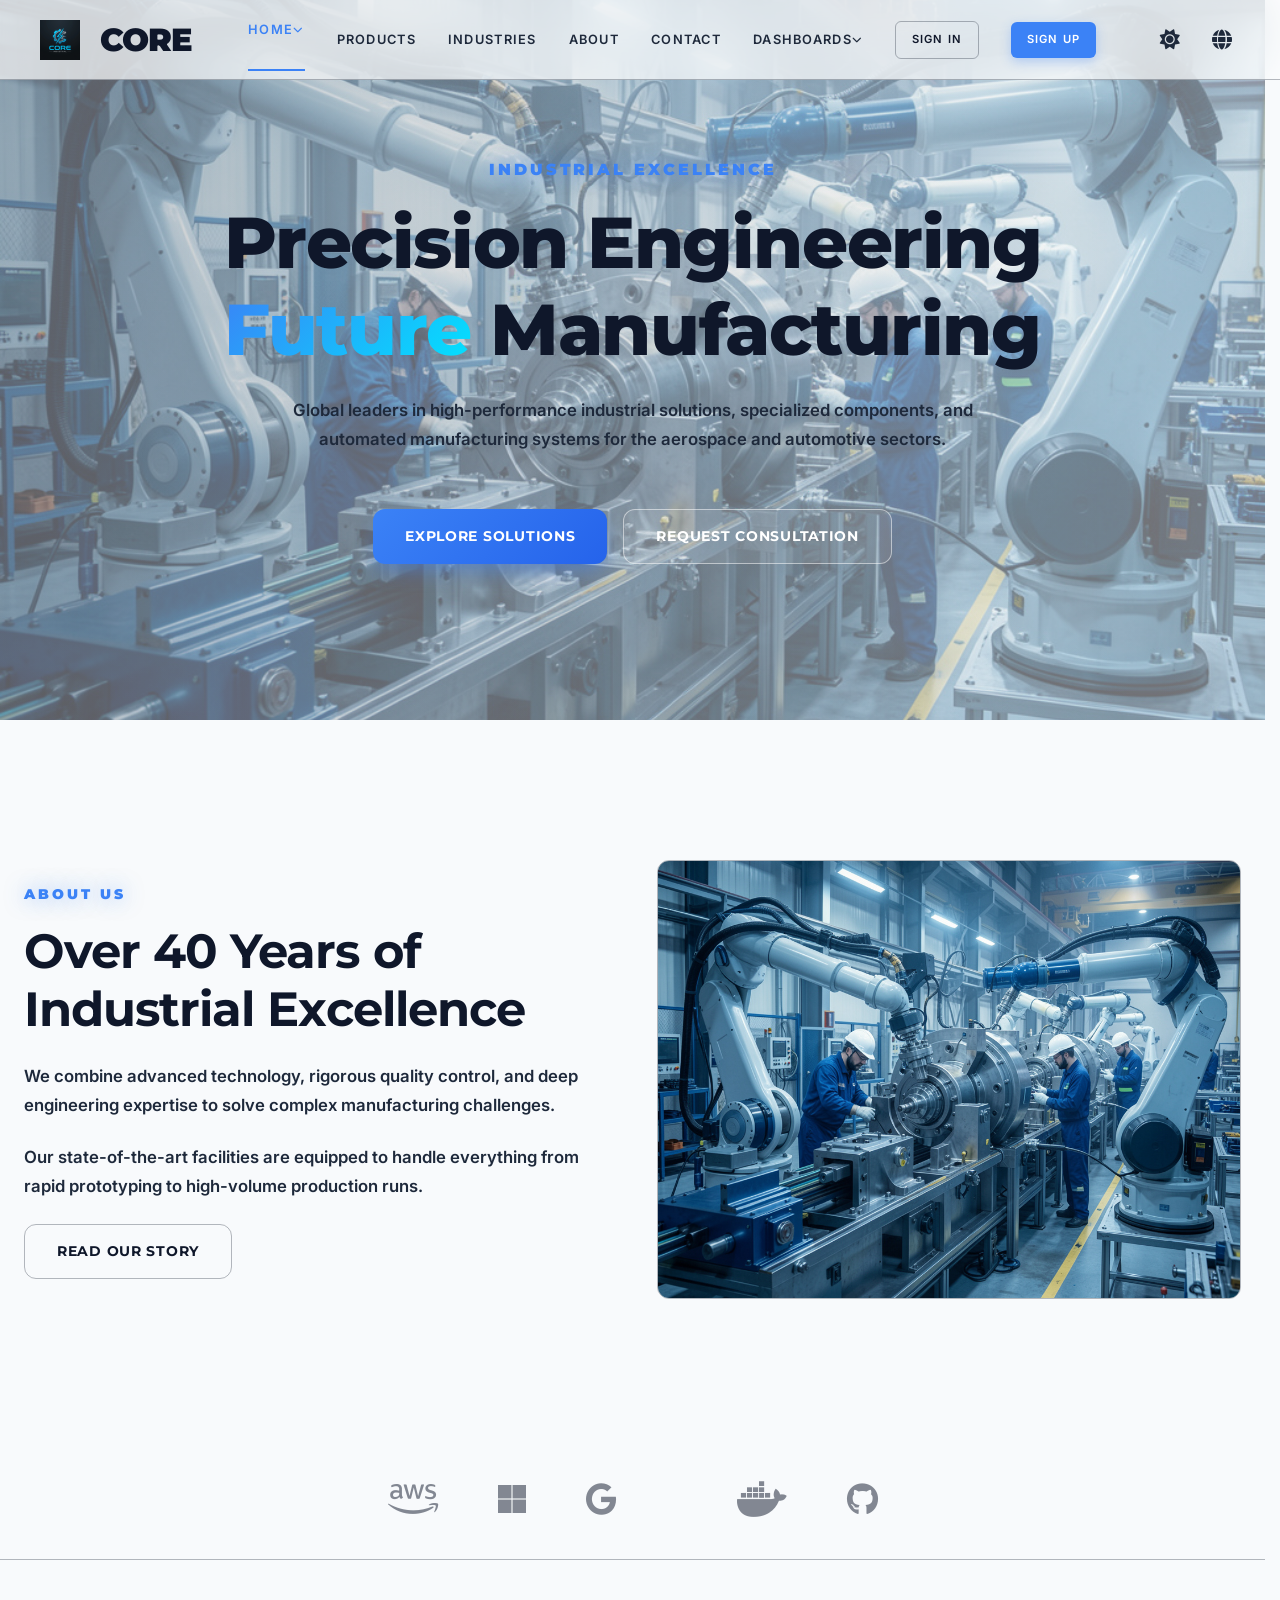
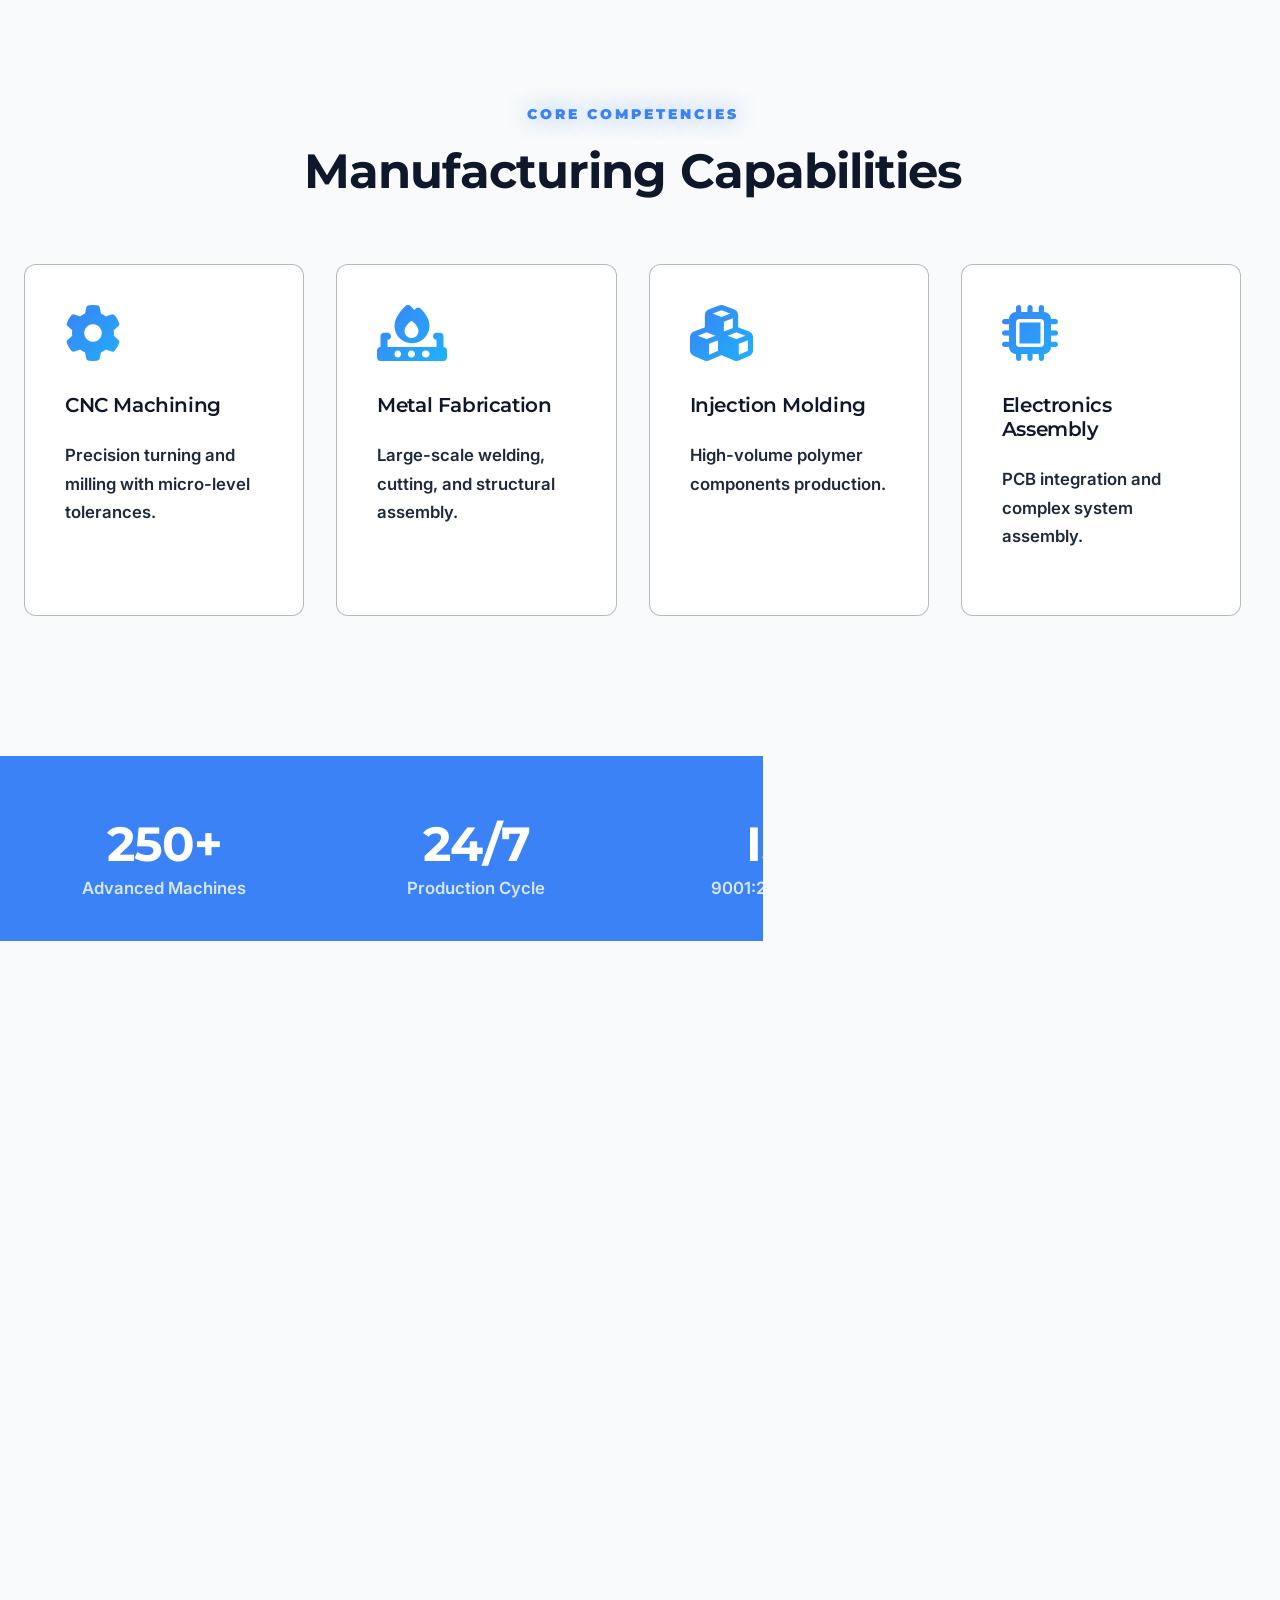
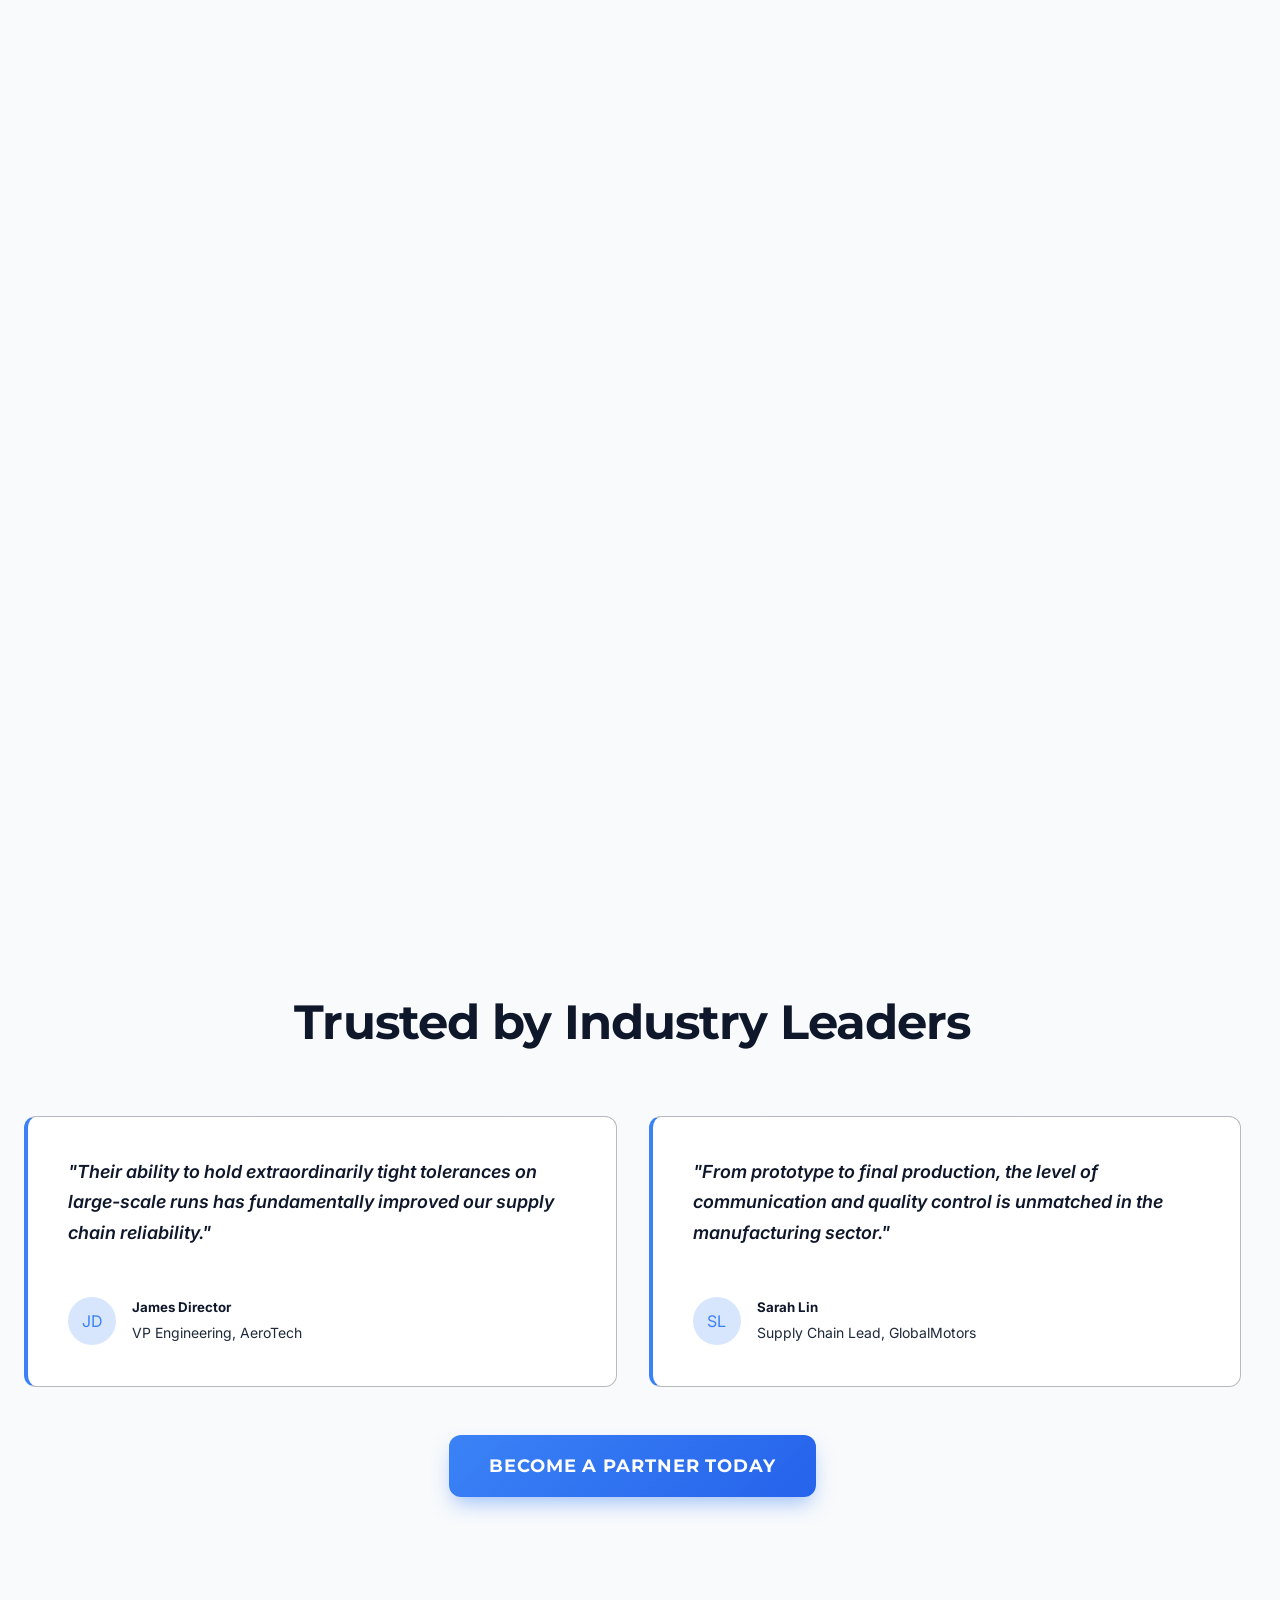
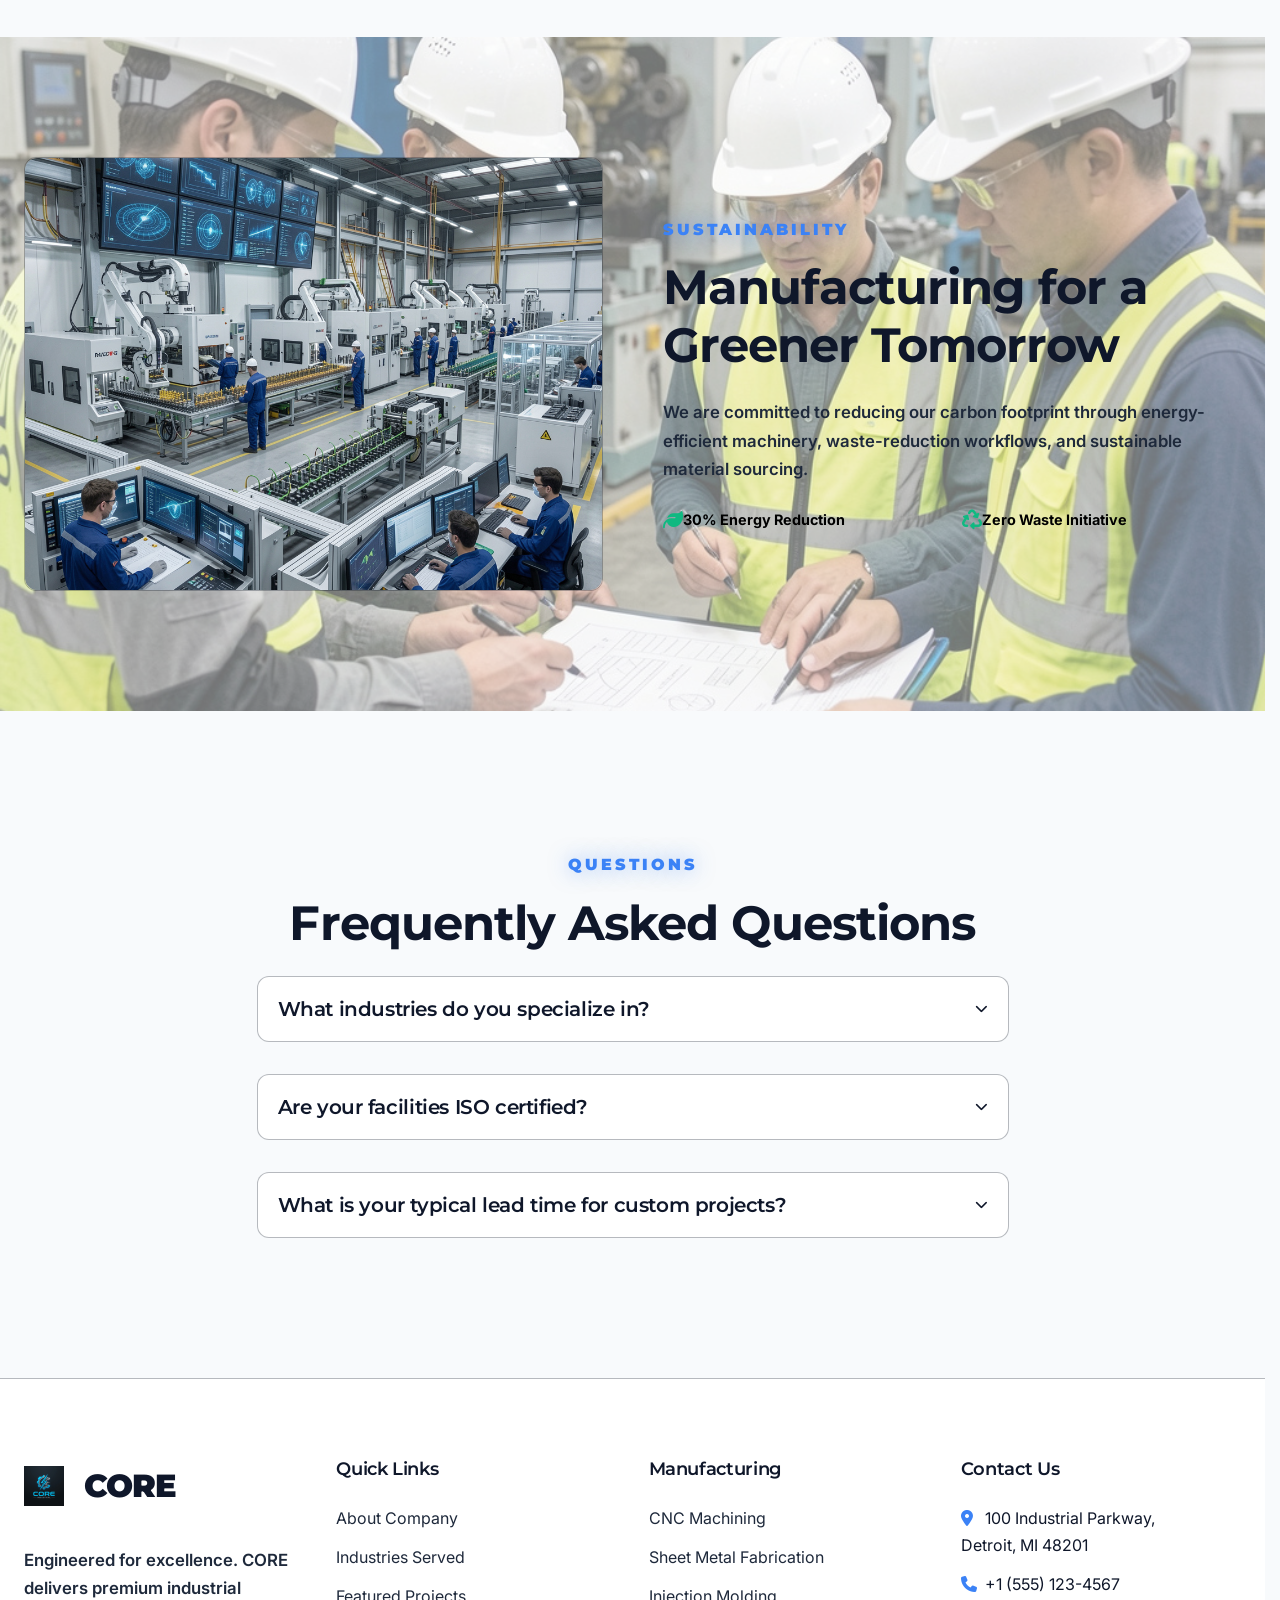
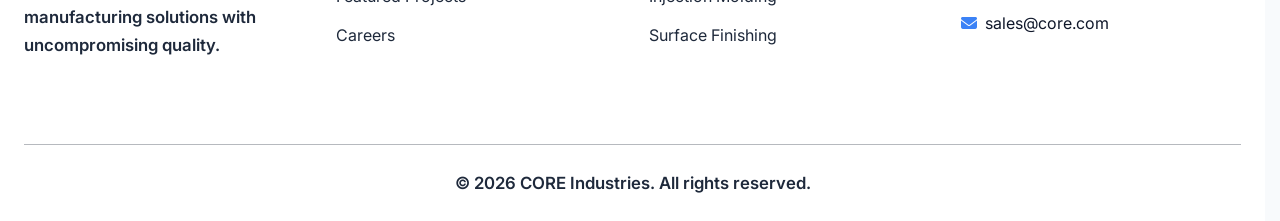
==== index.html @ 77bb2e37 "Initial commit: Manufacturing company website" ====
<!DOCTYPE html>
<html lang="en" dir="ltr">

<head>
    <meta charset="UTF-8">
    <meta name="viewport" content="width=device-width, initial-scale=1.0">
    <title>CORE | Premium Industrial Engineering</title>
    <link rel="icon" type="image/png" href="assets/images/favicon.png">
    <meta name="description"
        content="CORE provides premium industrial manufacturing services and high-performance engineering solutions.">
    <!-- Font Awesome for Icons -->
    <link rel="stylesheet" href="https://cdnjs.cloudflare.com/ajax/libs/font-awesome/6.4.0/css/all.min.css">
    <link rel="stylesheet" href="assets/css/style.css">
</head>

<body>

    <!-- Header -->
    <header class="header">
        <div class="nav-container">
            <a href="index.html" class="logo">
                <img src="assets/images/logo.png" alt="CORE Logo"
                    style="height: 40px; width: auto; vertical-align: middle; margin-right: 8px;">
                CORE
            </a>

            <nav>
                <ul class="nav-links" id="navLinks">
                    <li class="nav-item active">
                        <a href="#" class="active">Home <i class="fa-solid fa-chevron-down"
                                style="font-size: 0.6rem;"></i></a>
                        <div class="dropdown">
                            <a href="index.html">Industrial Hero</a>
                            <a href="index2.html">Machinery Split</a>
                        </div>
                    </li>
                    <li class="nav-item"><a href="products.html">Products</a></li>
                    <li class="nav-item"><a href="industries.html">Industries</a></li>
                    <li class="nav-item"><a href="about.html">About</a></li>
                    <li class="nav-item"><a href="contact.html">Contact</a></li>
                    <li class="nav-item">
                        <a href="#">Dashboards <i class="fa-solid fa-chevron-down" style="font-size: 0.6rem;"></i></a>
                        <div class="dropdown">
                            <a href="user_dashboard.html">User Dashboard</a>
                            <a href="admin_dashboard.html">Admin Console</a>
                        </div>
                    </li>
                    <li class="nav-item"><a href="login.html" class="nav-btn nav-signin">Sign In</a></li>
                    <li class="nav-item"><a href="signup.html" class="nav-btn nav-signup">Sign Up</a></li>
                </ul>
            </nav>

            <div class="nav-actions">
                <button class="icon-btn" id="themeToggle" title="Toggle Light/Dark Mode">
                    <i class="fa-solid fa-moon"></i>
                </button>
                <button class="icon-btn" id="dirToggle" title="Toggle RTL/LTR">
                    <i class="fa-solid fa-globe"></i>
                </button>
                <button class="icon-btn mobile-toggle" id="mobileToggle">
                    <i class="fa-solid fa-bars"></i>
                </button>
            </div>
        </div>
    </header>

    <main>
        <!-- Hero Section -->
        <section class="hero"
            style="background: linear-gradient(var(--clr-overlay), var(--clr-overlay)), url('assets/images/freepik__modern-manufacturing-factory-interior-robotic-arms__4058.png'); background-size: cover; background-position: center; min-height: 80vh; display: flex; align-items: center;">
            <div class="container">
                <div class="hero-content">
                    <span class="hero-subtitle">Industrial Excellence</span>
                    <h1>Precision Engineering <br><span>Future</span> Manufacturing</h1>
                    <p>Global leaders in high-performance industrial solutions, specialized components, and automated
                        manufacturing systems for the aerospace and automotive sectors.</p>
                    <div class="hero-actions">
                        <a href="products.html" class="btn btn-primary">Explore Solutions</a>
                        <a href="contact.html" class="btn btn-secondary">Request Consultation</a>
                    </div>
                </div>
            </div>
        </section>

        <!-- Company Introduction -->
        <section class="section bg-surface">
            <div class="container">
                <div class="grid grid-cols-2 items-center" style="gap: 48px;">
                    <div>
                        <span class="hero-subtitle" style="font-size: 0.875rem;">About Us</span>
                        <h2>Over 40 Years of Industrial Excellence</h2>
                        <p>We combine advanced technology, rigorous quality control, and deep engineering expertise to
                            solve complex manufacturing challenges.</p>
                        <p class="mb-3">Our state-of-the-art facilities are equipped to handle everything from rapid
                            prototyping to high-volume production runs.</p>
                        <a href="about.html" class="btn btn-secondary">Read Our Story</a>
                    </div>
                    <div class="hero-visual">
                        <img src="assets/images/freepik__modern-manufacturing-factory-interior-robotic-arms__4058.png"
                            alt="Robotic Assembly Line">
                    </div>
                </div>
            </div>
        </section>

        <!-- Global Partners Logo Grid -->
        <section class="section" style="padding: 40px 0; border-bottom: 1px solid var(--clr-border);">
            <div class="container">
                <div
                    style="display: flex; flex-wrap: wrap; justify-content: center; align-items: center; gap: 60px; opacity: 0.5;">
                    <i class="fa-brands fa-aws" style="font-size: 2.5rem;" title="AWS Industrial"></i>
                    <i class="fa-brands fa-microsoft" style="font-size: 2rem;" title="Microsoft Azure"></i>
                    <i class="fa-brands fa-google" style="font-size: 2rem;" title="Google Cloud"></i>
                    <i class="fa-brands fa-nvidia" style="font-size: 2.5rem;" title="NVIDIA AI"></i>
                    <i class="fa-brands fa-docker" style="font-size: 2.5rem;" title="Docker"></i>
                    <i class="fa-brands fa-github" style="font-size: 2rem;" title="GitHub Enterprise"></i>
                </div>
            </div>
        </section>

        <!-- Capabilities Grid -->
        <section class="section">
            <div class="container">
                <div class="text-center mb-8">
                    <span class="hero-subtitle" style="font-size: 0.875rem;">Core Competencies</span>
                    <h2>Manufacturing Capabilities</h2>
                </div>

                <div class="grid grid-cols-4">
                    <div class="card card-minimal">
                        <i class="fa-solid fa-gear card-icon"></i>
                        <h4>CNC Machining</h4>
                        <p>Precision turning and milling with micro-level tolerances.</p>
                    </div>
                    <div class="card card-minimal">
                        <i class="fa-solid fa-fire-burner card-icon"></i>
                        <h4>Metal Fabrication</h4>
                        <p>Large-scale welding, cutting, and structural assembly.</p>
                    </div>
                    <div class="card card-minimal">
                        <i class="fa-solid fa-cubes card-icon"></i>
                        <h4>Injection Molding</h4>
                        <p>High-volume polymer components production.</p>
                    </div>
                    <div class="card card-minimal">
                        <i class="fa-solid fa-microchip card-icon"></i>
                        <h4>Electronics Assembly</h4>
                        <p>PCB integration and complex system assembly.</p>
                    </div>
                </div>
            </div>
        </section>

        <!-- Production Statistics -->
        <section class="section" style="background-color: var(--clr-primary); color: white; padding: 60px 0;">
            <div class="container">
                <div class="grid grid-cols-4 text-center">
                    <div>
                        <h2 style="color: white; font-size: 3rem; margin-bottom: 0;">250+</h2>
                        <p style="color: rgba(255,255,255,0.8); margin: 0;">Advanced Machines</p>
                    </div>
                    <div>
                        <h2 style="color: white; font-size: 3rem; margin-bottom: 0;">24/7</h2>
                        <p style="color: rgba(255,255,255,0.8); margin: 0;">Production Cycle</p>
                    </div>
                    <div>
                        <h2 style="color: white; font-size: 3rem; margin-bottom: 0;">ISO</h2>
                        <p style="color: rgba(255,255,255,0.8); margin: 0;">9001:2015 Certified</p>
                    </div>
                    <div>
                        <h2 style="color: white; font-size: 3rem; margin-bottom: 0;">50+</h2>
                        <p style="color: rgba(255,255,255,0.8); margin: 0;">Global Partners</p>
                    </div>
                </div>
            </div>
        </section>

        <!-- Process Timeline -->
        <section class="section bg-surface">
            <div class="container text-center">
                <span class="hero-subtitle" style="font-size: 0.875rem;">Workflow</span>
                <h2 class="mb-4">Our Manufacturing Process</h2>

                <div class="grid grid-cols-4" style="margin-top: 48px; gap: 40px; text-align: left;">
                    <div style="position: relative; padding-left: 20px; border-left: 2px solid var(--clr-primary);">
                        <div
                            style="position: absolute; left: -9px; top: 0; width: 16px; height: 16px; background: var(--clr-bg); border: 2px solid var(--clr-primary); border-radius: 50%;">
                        </div>
                        <h4 style="color: var(--clr-primary); margin-bottom: 8px;">01. Design & Engineering</h4>
                        <p style="font-size: 0.9rem;">CAD modeling and feasibility analysis.</p>
                    </div>
                    <div style="position: relative; padding-left: 20px; border-left: 2px solid var(--clr-primary);">
                        <div
                            style="position: absolute; left: -9px; top: 0; width: 16px; height: 16px; background: var(--clr-bg); border: 2px solid var(--clr-primary); border-radius: 50%;">
                        </div>
                        <h4 style="color: var(--clr-primary); margin-bottom: 8px;">02. Prototyping</h4>
                        <p style="font-size: 0.9rem;">Rapid production of testable components.</p>
                    </div>
                    <div style="position: relative; padding-left: 20px; border-left: 2px solid var(--clr-primary);">
                        <div
                            style="position: absolute; left: -9px; top: 0; width: 16px; height: 16px; background: var(--clr-bg); border: 2px solid var(--clr-primary); border-radius: 50%;">
                        </div>
                        <h4 style="color: var(--clr-primary); margin-bottom: 8px;">03. Tooling & Production</h4>
                        <p style="font-size: 0.9rem;">Scaling up with rigorous quality control.</p>
                    </div>
                    <div style="position: relative; padding-left: 20px; border-left: 2px solid var(--clr-border);">
                        <div
                            style="position: absolute; left: -9px; top: 0; width: 16px; height: 16px; background: var(--clr-bg); border: 2px solid var(--clr-border); border-radius: 50%;">
                        </div>
                        <h4 style="color: var(--clr-text-secondary); margin-bottom: 8px;">04. Logistics</h4>
                        <p style="font-size: 0.9rem;">Global delivery and supply chain management.</p>
                    </div>
                </div>
            </div>
        </section>

        <!-- Featured Projects -->
        <section class="section">
            <div class="container">
                <div class="flex justify-between items-center mb-8">
                    <div>
                        <span class="hero-subtitle" style="font-size: 0.875rem;">Case Studies</span>
                        <h2 style="margin-bottom: 0;">Featured Projects</h2>
                    </div>
                    <a href="products.html" class="btn btn-secondary">View All Projects</a>
                </div>

                <div class="grid grid-cols-3">
                    <div class="card p-0">
                        <div class="card-img-wrapper" style="margin: 0;">
                            <img src="assets/images/freepik__advanced-smart-manufacturing-factory-with-digital-__4065.png"
                                alt="Aerospace Turbine">
                        </div>
                        <div style="padding: 24px;">
                            <span
                                style="color: var(--clr-accent); font-size: 0.875rem; font-weight: 600;">Aerospace</span>
                            <h4 style="margin: 8px 0;">Turbine Housing Machining</h4>
                            <p style="font-size: 0.9rem;">High-tolerance 5-axis milling for commercial aviation.</p>
                        </div>
                    </div>
                    <div class="card p-0">
                        <div class="card-img-wrapper" style="margin: 0;">
                            <img src="assets/images/freepik__automated-factory-production-line-with-robotic-arm__4060.png"
                                alt="Automotive Chassis">
                        </div>
                        <div style="padding: 24px;">
                            <span
                                style="color: var(--clr-accent); font-size: 0.875rem; font-weight: 600;">Automotive</span>
                            <h4 style="margin: 8px 0;">EV Battery Enclosures</h4>
                            <p style="font-size: 0.9rem;">Lightweight aluminum fabrication and thermal sealing.</p>
                        </div>
                    </div>
                    <div class="card p-0">
                        <div class="card-img-wrapper" style="margin: 0;">
                            <img src="assets/images/freepik__close-up-of-industrial-mechanical-components-preci__4063.png"
                                alt="Medical Device">
                        </div>
                        <div style="padding: 24px;">
                            <span
                                style="color: var(--clr-accent); font-size: 0.875rem; font-weight: 600;">Medical</span>
                            <h4 style="margin: 8px 0;">Surgical Instrument Tooling</h4>
                            <p style="font-size: 0.9rem;">Cleanroom assembly and micro-machining.</p>
                        </div>
                    </div>
                </div>
            </div>
        </section>

        <!-- Testimonials -->
        <section class="section bg-surface">
            <div class="container">
                <div class="text-center mb-8">
                    <h2 class="mb-2">Trusted by Industry Leaders</h2>
                </div>
                <div class="grid grid-cols-2">
                    <div class="card" style="border-left: 4px solid var(--clr-primary);">
                        <p style="font-size: 1.125rem; font-style: italic; color: var(--clr-text-primary);">"Their
                            ability to hold extraordinarily tight tolerances on large-scale runs has fundamentally
                            improved our supply chain reliability."</p>
                        <div style="margin-top: 24px; display: flex; align-items: center; gap: 16px;">
                            <div
                                style="width: 48px; height: 48px; background: rgba(59, 130, 246, 0.2); border-radius: 50%; display: flex; align-items: center; justify-content: center; color: var(--clr-primary);">
                                JD</div>
                            <div>
                                <h5 style="margin: 0;">James Director</h5>
                                <span style="font-size: 0.875rem; color: var(--clr-text-secondary);">VP Engineering,
                                    AeroTech</span>
                            </div>
                        </div>
                    </div>
                    <div class="card" style="border-left: 4px solid var(--clr-primary);">
                        <p style="font-size: 1.125rem; font-style: italic; color: var(--clr-text-primary);">"From
                            prototype to final production, the level of communication and quality control is unmatched
                            in the manufacturing sector."</p>
                        <div style="margin-top: 24px; display: flex; align-items: center; gap: 16px;">
                            <div
                                style="width: 48px; height: 48px; background: rgba(59, 130, 246, 0.2); border-radius: 50%; display: flex; align-items: center; justify-content: center; color: var(--clr-primary);">
                                SL</div>
                            <div>
                                <h5 style="margin: 0;">Sarah Lin</h5>
                                <span style="font-size: 0.875rem; color: var(--clr-text-secondary);">Supply Chain Lead,
                                    GlobalMotors</span>
                            </div>
                        </div>
                    </div>
                </div>
                <div class="text-center" style="margin-top: 48px;">
                    <a href="contact.html" class="btn btn-primary" style="padding: 16px 40px; font-size: 1.1rem;">Become
                        a Partner Today</a>
                </div>
            </div>
        </section>

        <!-- Sustainability & ESG -->
        <section class="section"
            style="background: linear-gradient(var(--clr-overlay), var(--clr-overlay)), url('assets/images/freepik__team-of-professional-engineers-in-safety-helmets-d__4061.png'); background-size: cover; background-position: center; padding: 120px 0; color: var(--clr-text-primary);">
            <div class="container">
                <div class="grid grid-cols-2 items-center" style="gap: 60px;">
                    <div class="hero-visual">
                        <img src="assets/images/freepik__advanced-smart-manufacturing-factory-with-digital-__4065.png"
                            alt="Sustainable Energy" style="border-radius: var(--border-radius);">
                    </div>
                    <div>
                        <span class="hero-subtitle" style="color: var(--clr-primary);">Sustainability</span>
                        <h2 style="color: var(--clr-text-primary);">Manufacturing for a Greener Tomorrow</h2>
                        <p style="color: var(--clr-text-secondary);">We are committed to reducing our carbon footprint
                            through energy-efficient machinery, waste-reduction workflows, and sustainable material
                            sourcing.</p>
                        <div style="margin-top: 24px; display: grid; grid-template-columns: 1fr 1fr; gap: 20px;">
                            <div class="flex items-center gap-3">
                                <i class="fa-solid fa-leaf" style="color: #10b981; font-size: 1.25rem;"></i>
                                <span
                                    style="font-size: 0.9rem; color: #000; font-weight: 700;">30%
                                    Energy Reduction</span>
                            </div>
                            <div class="flex items-center gap-3">
                                <i class="fa-solid fa-recycle" style="color: #10b981; font-size: 1.25rem;"></i>
                                <span
                                    style="font-size: 0.9rem; color: #000; font-weight: 700;">Zero
                                    Waste Initiative</span>
                            </div>
                        </div>
                    </div>
                </div>
            </div>
        </section>

        <!-- FAQ Section -->
        <section class="section bg-surface">
            <div class="container" style="max-width: 800px;">
                <div class="text-center mb-10">
                    <span class="hero-subtitle">Questions</span>
                    <h2>Frequently Asked Questions</h2>
                </div>
                <div class="faq-accordion">
                    <div class="card mb-4" style="padding: 20px;">
                        <h4 style="margin: 0; display: flex; justify-content: space-between; align-items: center; cursor: pointer;"
                            onclick="this.nextElementSibling.style.display = this.nextElementSibling.style.display === 'none' ? 'block' : 'none'">
                            What industries do you specialize in?
                            <i class="fa-solid fa-chevron-down" style="font-size: 0.8rem;"></i>
                        </h4>
                        <p style="margin-top: 12px; display: none; color: var(--clr-text-secondary);">We specialize in
                            high-precision manufacturing for aerospace, automotive (including EV battery enclosures),
                            medical devices, and industrial machinery.</p>
                    </div>
                    <div class="card mb-4" style="padding: 20px;">
                        <h4 style="margin: 0; display: flex; justify-content: space-between; align-items: center; cursor: pointer;"
                            onclick="this.nextElementSibling.style.display = this.nextElementSibling.style.display === 'none' ? 'block' : 'none'">
                            Are your facilities ISO certified?
                            <i class="fa-solid fa-chevron-down" style="font-size: 0.8rem;"></i>
                        </h4>
                        <p style="margin-top: 12px; display: none; color: var(--clr-text-secondary);">Yes, our
                            facilities
                            are ISO 9001:2015 certified, and we also hold AS9100D (Aerospace) and ISO 13485 (Medical)
                            compliance certifications.</p>
                    </div>
                    <div class="card" style="padding: 20px;">
                        <h4 style="margin: 0; display: flex; justify-content: space-between; align-items: center; cursor: pointer;"
                            onclick="this.nextElementSibling.style.display = this.nextElementSibling.style.display === 'none' ? 'block' : 'none'">
                            What is your typical lead time for custom projects?
                            <i class="fa-solid fa-chevron-down" style="font-size: 0.8rem;"></i>
                        </h4>
                        <p style="margin-top: 12px; display: none; color: var(--clr-text-secondary);">Lead times vary
                            depending on complexity and volume. Rapid prototyping can take as little as 3-5 days, while
                            high-volume production runs typically range from 4-8 weeks.</p>
                    </div>
                </div>
            </div>
        </section>
    </main>

    <!-- Footer -->
    <footer class="footer">
        <div class="container">
            <div class="grid grid-cols-4 footer-top">
                <div class="footer-col" style="grid-column: span 1;">
                    <a href="index.html" class="logo mb-4">
                        <img src="assets/images/logo.png" alt="CORE Logo"
                            style="height: 40px; width: auto; vertical-align: middle; margin-right: 8px;">
                        CORE
                    </a>
                    <p>Engineered for excellence. CORE delivers premium industrial manufacturing solutions with
                        uncompromising quality.</p>
                </div>

                <div class="footer-col">
                    <h4>Quick Links</h4>
                    <ul class="footer-links">
                        <li><a href="about.html">About Company</a></li>
                        <li><a href="industries.html">Industries Served</a></li>
                        <li><a href="products.html">Featured Projects</a></li>
                        <li><a href="careers.html">Careers</a></li>
                    </ul>
                </div>

                <div class="footer-col">
                    <h4>Manufacturing</h4>
                    <ul class="footer-links">
                        <li><a href="#">CNC Machining</a></li>
                        <li><a href="#">Sheet Metal Fabrication</a></li>
                        <li><a href="#">Injection Molding</a></li>
                        <li><a href="#">Surface Finishing</a></li>
                    </ul>
                </div>

                <div class="footer-col">
                    <h4>Contact Us</h4>
                    <ul class="footer-links">
                        <li><i class="fa-solid fa-location-dot" style="width: 20px; color: var(--clr-primary);"></i> 100
                            Industrial Parkway, <br>Detroit, MI 48201</li>
                        <li style="margin-top: 12px;"><i class="fa-solid fa-phone"
                                style="width: 20px; color: var(--clr-primary);"></i> +1 (555) 123-4567</li>
                        <li style="margin-top: 12px;"><i class="fa-solid fa-envelope"
                                style="width: 20px; color: var(--clr-primary);"></i> sales@core.com</li>
                    </ul>
                </div>
            </div>

            <div class="footer-bottom">
                <p>&copy; 2026 CORE Industries. All rights reserved.</p>
            </div>
        </div>
    </footer>

    <script src="assets/js/main.js"></script>
</body>

</html>
---- assets/css/style.css ----
/* ==========================================================================
   Manufacturing Company - Premium UI System
   ========================================================================== */

@import url('https://fonts.googleapis.com/css2?family=Inter:wght@400;500;600&family=Montserrat:wght@500;600;700;800&display=swap');

:root {
    /* Color Palette (High-End Industrial) - Dark Mode Defaults */
    --clr-bg: #020617;
    --clr-surface: #0F172A;
    --clr-surface-light: #1E293B;
    --clr-primary: #3B82F6;
    --clr-primary-glow: rgba(59, 130, 246, 0.4);
    --clr-electric: #00E5FF;
    --clr-accent: #F59E0B;
    --clr-text-primary: #F8FAFC;
    --clr-text-secondary: #C8D8E8;
    --clr-border: rgba(255, 255, 255, 0.08);
    --clr-border-glow: rgba(0, 229, 255, 0.2);

    /* Dashboard Specific */
    --sidebar-width: 280px;
    --sidebar-collapsed-width: 80px;
    --sidebar-bg: #0F172A;
    --main-bg: #020617;
    --dash-bg: #0a0f1a;
    --dash-surface: #111827;
    --dash-surface-hover: #1e293b;
    --dash-primary: #3b82f6;
    --dash-accent: #00e5ff;
    --dash-success: #10b981;
    --dash-warning: #f59e0b;
    --dash-danger: #ef4444;
    --dash-text: #f1f5f9;
    --dash-muted: #A1B2C7;
    --dash-border: rgba(255, 255, 255, 0.06);

    /* Effects & Glass State */
    --glass-bg: rgba(15, 23, 42, 0.6);
    --glass-blur: 24px;
    --shadow-premium: 0 20px 40px -10px rgba(0, 0, 0, 0.6), 0 10px 20px -5px rgba(0, 0, 0, 0.4);

    /* Overlay Variable (Crucial for Hero visibility in Light/Dark) */
    --clr-overlay: rgba(15, 23, 42, 0.5);

    /* Transitions */
    --transition-smooth: all 0.5s cubic-bezier(0.16, 1, 0.3, 1);
}

/* Light Theme Overrides */
[data-theme="light"] {
    --clr-bg: #F8FAFC;
    --clr-surface: #FFFFFF;
    --clr-surface-light: #F1F5F9;
    --clr-text-primary: #0F172A;
    --clr-text-secondary: #1E293B;
    --clr-border: rgba(15, 23, 42, 0.3);
    --clr-border-glow: rgba(59, 130, 246, 0.1);

    --sidebar-bg: #FFFFFF;
    --main-bg: #F8FAFC;
    --dash-bg: #F8FAFC;
    --dash-surface: #FFFFFF;
    --dash-surface-hover: #F1F5F9;
    --dash-text: #0F172A;
    --dash-muted: #475569;
    --dash-border: rgba(15, 23, 42, 0.08);

    --glass-bg: rgba(255, 255, 255, 0.7);
    --shadow-premium: 0 20px 40px -10px rgba(15, 23, 42, 0.1), 0 10px 20px -5px rgba(15, 23, 42, 0.05);

    --clr-overlay: rgba(255, 255, 255, 0.45);
}

[data-theme="light"] body,
[data-theme="light"].dashboard-page {
    background-image: none !important;
    background-color: var(--clr-bg);
}

:root {
    /* Typography constants remains fixed across themes */
    --font-heading: 'Montserrat', sans-serif;
    --font-body: 'Inter', sans-serif;
    --container-width: 1280px;
    --section-padding: clamp(80px, 12vw, 140px);
    --border-radius: 12px;
}

/* ==========================================================================
   Base Styles & Reset
   ========================================================================== */
*,
*::before,
*::after {
    box-sizing: border-box;
    margin: 0;
    padding: 0;
}

html {
    scroll-behavior: smooth;
    font-size: 16px;
    overflow-x: hidden;
    scrollbar-gutter: stable;
    /* Fixes scrollbar shift */
}

body {
    font-family: var(--font-body);
    background-color: var(--clr-bg);
    color: var(--clr-text-primary);
    line-height: 1.7;
    -webkit-font-smoothing: antialiased;
    overflow-x: hidden;
    min-width: 0;
    width: 100%;
    margin: 0;
    padding: 0;
    position: relative;
    background-image:
        radial-gradient(circle at 0% 0%, rgba(59, 130, 246, 0.05) 0%, transparent 50%),
        radial-gradient(circle at 100% 100%, rgba(0, 229, 255, 0.03) 0%, transparent 50%);
}

/* RTL Support (Global) */
[dir="rtl"] {
    text-align: right;
}

[dir="rtl"] .ml-auto {
    margin-right: auto !important;
    margin-left: 0 !important;
}

[dir="rtl"] .mr-auto {
    margin-left: auto !important;
    margin-right: 0 !important;
}

/* ==========================================================================
   Dashboard Page Layout
   ========================================================================== */
body.dashboard-page {
    display: flex;
    width: 100vw;
    height: 100vh;
    overflow: hidden;
    background-color: var(--dash-bg);
}

[dir="rtl"].dashboard-page {
    flex-direction: row-reverse;
}

[dir="rtl"].dashboard-page .sidebar {
    right: 0;
    left: auto;
    border-right: none;
    border-left: 1px solid var(--clr-border);
}

[dir="rtl"] .sidebar-nav a {
    flex-direction: row-reverse;
}

[dir="rtl"] .sidebar-nav a i {
    margin-left: 12px;
    margin-right: 0;
}

[dir="rtl"] .sidebar-nav a:hover,
[dir="rtl"] .sidebar-nav a.active {
    border-right: none;
    border-left: 2px solid var(--clr-electric);
}

[dir="rtl"] .dashboard-main {
    padding-right: clamp(24px, 5vw, 48px);
    padding-left: 24px;
}

/* Floating Actions RTL */
.floating-actions {
    position: fixed;
    top: 24px;
    right: 24px;
    z-index: 5000;
    display: flex;
    gap: 12px;
}

[dir="rtl"] .floating-actions {
    right: auto;
    left: 24px;
}

/* Typography Refinement (Issue 24, 25) */
h1,
h2,
h3,
h4 {
    font-family: var(--font-heading);
    line-height: 1.2;
    letter-spacing: -0.02em;
    margin-bottom: 1.5rem;
    font-weight: 700;
    color: var(--clr-text-primary);
}

h1 {
    font-size: clamp(3rem, 7vw, 4.5rem);
    /* Normalized size */
    font-weight: 800;
}

h2 {
    font-size: clamp(2rem, 4vw, 3rem);
    /* Normalized size (Issue 25) */
}

h3 {
    font-size: clamp(1.5rem, 2.5vw, 2.25rem);
    /* Normalized size (Issue 25) */
}

h4 {
    font-size: 1.25rem;
    font-weight: 600;
}

p {
    color: var(--clr-text-secondary);
    font-size: 1.05rem;
    font-weight: 600;
    max-width: 65ch;
    margin-bottom: 1.5rem;
}

.subtitle {
    color: var(--clr-text-secondary);
    font-size: 1rem;
    font-weight: 500;
    display: block;
    margin-bottom: 2rem;
    opacity: 1;
}

a {
    color: var(--clr-primary);
    text-decoration: none;
    transition: var(--transition-smooth);
}

a:hover {
    color: var(--clr-electric);
}

img {
    max-width: 100%;
    height: auto;
    display: block;
}

/* ==========================================================================
   Layout / Grid System
   ========================================================================== */
.container {
    width: 100%;
    max-width: var(--container-width);
    margin: 0 auto;
    padding: 0 24px;
    min-width: 0;
}

.section {
    padding: var(--section-padding) 0;
    position: relative;
}

.section-header {
    margin-bottom: 3.5rem;
    max-width: 700px;
}

.section-header.center {
    margin-left: auto;
    margin-right: auto;
    text-align: center;
}

.grid {
    display: grid;
    gap: 32px;
    min-width: 0;
}

.grid-cols-2 {
    grid-template-columns: repeat(2, 1fr);
}

.grid-cols-3 {
    grid-template-columns: repeat(3, 1fr);
}

.grid-cols-4 {
    grid-template-columns: repeat(4, 1fr);
}

/* Issue 12: Grid layout fix to avoid 3+1 */
@media (max-width: 1024px) {
    .grid-cols-4 {
        grid-template-columns: repeat(2, 1fr);
    }

    .grid-cols-3 {
        grid-template-columns: repeat(2, 1fr);
    }
}

@media (max-width: 640px) {

    .grid-cols-4,
    .grid-cols-3,
    .grid-cols-2 {
        grid-template-columns: 1fr;
    }
}

/* Layout Utilities */
.text-center {
    text-align: center;
}

.mb-1 {
    margin-bottom: 0.5rem;
}

.mb-2 {
    margin-bottom: 1rem;
}

.mb-3 {
    margin-bottom: 1.5rem;
}

.mb-4 {
    margin-bottom: 2rem;
}

.mb-8 {
    margin-bottom: 4rem;
}

.mt-4 {
    margin-top: 2rem;
}

.flex {
    display: flex;
}

.flex-col {
    flex-direction: column;
}

.items-center {
    align-items: center;
}

.justify-center {
    justify-content: center;
}

.justify-between {
    justify-content: space-between;
}

.w-full {
    width: 100%;
}


/* ==========================================================================
   Components
   ========================================================================== */

/* Buttons (Issue 9, 30) */
.btn {
    display: inline-flex;
    align-items: center;
    justify-content: center;
    padding: 14px 32px;
    /* Normalized size */
    font-family: var(--font-heading);
    font-weight: 700;
    font-size: 0.9rem;
    letter-spacing: 0.05em;
    text-transform: uppercase;
    border-radius: var(--border-radius);
    cursor: pointer;
    transition: var(--transition-smooth);
    border: none;
    text-align: center;
    position: relative;
    overflow: hidden;
    min-width: 160px;
    /* Issue 9: Standardize size */
}

.btn-primary {
    background: linear-gradient(135deg, #3B82F6 0%, #2563EB 100%);
    color: white;
    box-shadow: 0 10px 20px -5px rgba(59, 130, 246, 0.5);
}

.btn-primary:hover {
    transform: translateY(-3px);
    box-shadow: 0 15px 30px -10px rgba(59, 130, 246, 0.8);
}

.btn-secondary {
    background-color: transparent;
    color: var(--clr-text-primary) !important;
    border: 1px solid var(--clr-border);
}

/* Always white text/border inside hero sections (background image context) */
.hero .btn-secondary,
.hero-split .btn-secondary {
    color: #fff !important;
    border-color: rgba(255, 255, 255, 0.5) !important;
    background-color: rgba(255, 255, 255, 0.08) !important;
}

.hero .btn-secondary:hover,
.hero-split .btn-secondary:hover {
    border-color: #fff !important;
    background-color: rgba(255, 255, 255, 0.15) !important;
}

.btn-secondary:hover {
    border-color: var(--clr-primary);
    color: white;
    background-color: rgba(59, 130, 246, 0.05);
}

/* Category Filter Tabs (Horizontal Scroll) */
.category-filter {
    display: flex !important;
    gap: 12px !important;
    overflow-x: auto !important;
    padding: 8px 4px 20px !important;
    scrollbar-width: none !important;
    -ms-overflow-style: none !important;
    border-bottom: 1px solid var(--clr-border) !important;
    margin-bottom: 32px !important;
    width: 100% !important;
}

.category-filter::-webkit-scrollbar {
    display: none !important;
}

.category-filter .btn {
    white-space: nowrap !important;
    flex-shrink: 0 !important;
    padding: 10px 24px !important;
    font-size: 0.85rem !important;
}

.btn-full {
    width: 100%;
}

/* Cards & Content Grid */
.card {
    background: var(--clr-surface);
    border: 1px solid var(--clr-border);
    border-radius: var(--border-radius);
    padding: 40px;
    transition: var(--transition-smooth);
    position: relative;
    overflow: hidden;
    display: flex;
    flex-direction: column;
}

.card::before {
    content: '';
    position: absolute;
    top: 0;
    left: 0;
    width: 100%;
    height: 2px;
    background: linear-gradient(90deg, transparent, var(--clr-electric), transparent);
    transform: translateX(-100%);
    transition: 0.6s;
}

.card:hover {
    transform: translateY(-10px) scale(1.02);
    border-color: var(--clr-border-glow);
    box-shadow: var(--shadow-premium);
}

.card:hover::before {
    transform: translateX(100%);
}

.card-img-wrapper {
    margin: -40px -40px 24px -40px;
    height: 220px;
    overflow: hidden;
    border-radius: var(--border-radius) var(--border-radius) 0 0;
}


.card-img-wrapper img {
    width: 100%;
    max-width: 100%;
    height: 100%;
    object-fit: cover;
    transition: transform 0.5s ease;
}

.card:hover .card-img-wrapper img {
    transform: scale(1.1);
}

.card-icon {
    font-size: 3.5rem;
    margin-bottom: 2rem;
    background: linear-gradient(135deg, var(--clr-primary), var(--clr-electric));
    -webkit-background-clip: text;
    background-clip: text;
    -webkit-text-fill-color: transparent;
}

/* Forms */
.form-group {
    margin-bottom: 1.5rem;
    text-align: left;
}

[dir="rtl"] .form-group {
    text-align: right;
}

.form-label {
    display: block;
    margin-bottom: 0.5rem;
    font-weight: 500;
    color: var(--clr-text-secondary);
}

.form-control {
    width: 100%;
    padding: 12px 16px;
    background-color: var(--clr-bg);
    border: 1px solid var(--clr-border);
    border-radius: var(--border-radius);
    color: var(--clr-text-primary);
    font-family: var(--font-body);
    font-size: 1rem;
    transition: var(--transition-smooth);
}

.form-control:focus {
    outline: none;
    border-color: var(--clr-primary);
    box-shadow: 0 0 0 2px rgba(59, 130, 246, 0.2);
}

textarea.form-control {
    resize: vertical;
    min-height: 120px;
}

/* ==========================================================================
   Header & Navigation (Dropdowns)
   ========================================================================== */
.header {
    background: var(--glass-bg);
    backdrop-filter: blur(var(--glass-blur));
    -webkit-backdrop-filter: blur(var(--glass-blur));
    border-bottom: 1px solid var(--clr-border);
    position: fixed;
    width: 100%;
    max-width: 100vw;
    top: 0;
    left: 0;
    right: 0;
    height: 80px;
    /* Issue 17: Strictly 80px */
    z-index: 1000;
    box-sizing: border-box;
    transition: var(--transition-smooth);
}

.nav-container {
    display: flex;
    justify-content: space-between;
    align-items: center;
    height: 80px;
    /* Issue 17: Strictly 80px */
    max-width: var(--container-width);
    margin: 0 auto;
    padding: 0 40px;
    min-width: 0;
    width: 100%;
    box-sizing: border-box;
}

.logo {
    font-family: var(--font-heading);
    font-size: 2rem;
    font-weight: 900;
    color: var(--clr-text-primary);
    display: flex;
    align-items: center;
    gap: 12px;
    letter-spacing: -1px;
}

.logo span {
    color: var(--clr-electric);
    text-shadow: 0 0 20px rgba(0, 229, 255, 0.4);
    display: inline-block;
    transform: translateY(2px);
    /* Correcting the 3px hover offset */
    line-height: 1;
}

/* Dropdown Support */
.nav-links {
    display: flex;
    gap: 32px;
    /* Standardize equal spacing */
    list-style: none;
    align-items: center;
    height: 80px;
    /* Issue 17 */
}

.nav-item {
    position: relative;
    height: 100%;
    display: flex;
    align-items: center;
}

.nav-links a {
    color: var(--clr-text-secondary);
    font-weight: 600;
    text-transform: uppercase;
    font-size: 0.8rem;
    letter-spacing: 0.1em;
    padding: 10px 0;
    /* Vertical only, horizontal handled by gap (Issue 15) */
    display: flex;
    align-items: center;
    justify-content: center;
    /* Issue 30 */
    transition: var(--transition-smooth);
}

.nav-item:hover>a {
    color: var(--clr-primary);
}

/* Active page indicator in navbar */
.nav-links a.active,
.nav-item.active>a {
    color: var(--clr-primary) !important;
    border-bottom: 2px solid var(--clr-primary);
    padding-bottom: 28px !important;
    /* 30px - 2px for border stability */
}

.dropdown {
    position: absolute;
    top: 100%;
    left: 0;
    min-width: 220px;
    background: var(--clr-surface);
    backdrop-filter: blur(var(--glass-blur));
    border: 1px solid var(--clr-border);
    border-radius: 0 0 12px 12px;
    padding: 10px 0;
    opacity: 0;
    visibility: hidden;
    transform: translateY(0);
    transition: var(--transition-smooth);
    box-shadow: var(--shadow-premium);
}

.nav-item:hover .dropdown {
    opacity: 1;
    visibility: visible;
    transform: translateY(0);
}

.dropdown a {
    padding: 12px 25px !important;
    text-transform: none;
    letter-spacing: normal;
    font-size: 0.9rem;
    font-weight: 600;
    color: var(--clr-text-primary) !important;
}

.dropdown a:hover {
    background: rgba(59, 130, 246, 0.1);
    color: var(--clr-primary) !important;
    padding-left: 30px !important;
}


.nav-actions {
    display: flex;
    align-items: center;
    gap: 16px;
}

.icon-btn {
    background: transparent;
    border: none;
    color: var(--clr-text-secondary);
    font-size: 1.25rem;
    cursor: pointer;
    transition: var(--transition-smooth);
    display: flex;
    align-items: center;
    justify-content: center;
    padding: 8px;
    border-radius: 50%;
}

.icon-btn:hover {
    color: var(--clr-primary);
    background-color: rgba(255, 255, 255, 0.05);
}

.mobile-toggle {
    display: none;
    font-size: 1.5rem;
}

/* ==========================================================================
   Hero Section (Premium)
   ========================================================================== */
.hero {
    padding-top: 180px;
    padding-bottom: 120px;
    min-height: 90vh;
    display: flex;
    align-items: center;
    background-size: cover;
    background-position: center;
    position: relative;
}

.hero::before {
    content: '';
    position: absolute;
    inset: 0;
    background: linear-gradient(to right, rgba(2, 6, 23, 0.2) 0%, transparent 100%);
    z-index: 1;
}

.hero {
    min-height: 80vh;
    display: flex;
    align-items: center;
    justify-content: center;
    /* Issue 16: Vertical balance */
    text-align: center;
    padding: 0;
}

.hero-content {
    position: relative;
    z-index: 2;
    max-width: 900px;
    margin: 0 auto;
    display: flex;
    flex-direction: column;
    justify-content: center;
    align-items: center;
    min-height: 400px;
    /* Ensures consistent block height */
}

.hero-subtitle {
    color: var(--clr-primary);
    font-family: var(--font-heading);
    font-weight: 900;
    letter-spacing: 3px;
    text-transform: uppercase;
    margin-bottom: 1rem;
    display: inline-block;
    text-shadow: 0 0 20px rgba(59, 130, 246, 0.5);
}

.hero h1 span {
    color: var(--clr-electric);
    background: linear-gradient(135deg, #3B82F6 0%, #00E5FF 100%);
    -webkit-background-clip: text;
    background-clip: text;
    -webkit-text-fill-color: transparent;
}

.hero-actions {
    display: flex;
    gap: 16px;
    margin-top: 32px;
}

/* Home 2 Hero style (Split layout) */
.hero-split {
    min-height: 70vh;
    /* Reduced from 85vh to fix big gap */
    padding: clamp(60px, 8vw, 100px) 0;
}

.hero-split .grid {
    align-items: center;
}

.hero-visual {
    position: relative;
    border-radius: var(--border-radius);
    overflow: hidden;
    border: 1px solid var(--clr-border);
}

.hero-visual img {
    width: 100%;
    aspect-ratio: 4/3;
    object-fit: cover;
}

/* ==========================================================================
   Dashboard Layout (Crash Fix)
   ========================================================================== */
.dashboard-page {
    display: flex;
    height: 100vh;
    overflow: hidden;
    background: var(--main-bg);
}

.sidebar {
    width: var(--sidebar-width);
    background: var(--sidebar-bg);
    border-right: 1px solid var(--clr-border);
    display: flex;
    flex-direction: column;
    z-index: 1000;
    transition: var(--transition-smooth);
    flex-shrink: 0;
}

.sidebar-toggle {
    display: none;
    /* Hidden by default on desktop */
}

/* Table Engineering */
table {
    width: 100%;
    border-collapse: collapse;
    margin: 20px 0;
    font-size: 0.95rem;
}

th,
td {
    padding: 14px 20px;
    text-align: left;
    border-bottom: 1px solid var(--clr-border);
}

th {
    background: rgba(255, 255, 255, 0.03);
    color: var(--clr-text-secondary);
    font-weight: 600;
    text-transform: uppercase;
    font-size: 0.75rem;
    letter-spacing: 0.05em;
}

tr:nth-child(even) {
    background: rgba(255, 255, 255, 0.07) !important;
}

tr:hover {
    background: rgba(59, 130, 246, 0.2) !important;
    cursor: pointer;
}

.table-responsive {
    width: 100%;
    overflow-x: auto;
    -webkit-overflow-scrolling: touch;
    border-radius: var(--border-radius);
    background: var(--clr-surface);
    border: 1px solid var(--clr-border);
    margin-bottom: 30px;
}

.dashboard-main section {
    margin-bottom: 60px;
}

.dashboard-main section:last-child {
    margin-bottom: 0;
}

.dashboard-main h2 {
    font-size: 1.5rem !important;
    font-weight: 700;
    color: var(--clr-text-primary);
    margin-bottom: 24px;
    letter-spacing: -0.02em;
}

.dashboard-main h3 {
    font-size: 1.15rem !important;
    font-weight: 600;
    color: var(--clr-text-primary);
    margin-bottom: 12px;
}

.dashboard-section h3 {
    margin-bottom: 25px;
    font-size: 1.5rem;
    color: var(--clr-text-primary);
    display: flex;
    align-items: center;
    gap: 12px;
}

.dashboard-main {
    flex: 1;
    min-width: 0;
    width: 100%;
    height: 100vh;
    overflow-y: auto;
    padding: clamp(24px, 4vw, 40px);
    background: var(--main-bg);
    color: var(--clr-text-primary);
    display: flex;
    flex-direction: column;
}

.dashboard-main h1 {
    font-family: var(--font-heading);
    font-size: clamp(1.75rem, 4vw, 2.5rem);
    font-weight: 800;
    color: var(--clr-text-primary);
    margin-bottom: 8px;
    letter-spacing: -0.03em;
}

.dashboard-main .subtitle {
    color: var(--clr-text-secondary);
    font-size: 1rem;
    margin-bottom: 32px;
    opacity: 0.8;
}

.sidebar-header {
    padding: 24px;
    display: flex;
    align-items: center;
    gap: 12px;
    border-bottom: 1px solid var(--clr-border);
}

.sidebar-header .brand-name {
    font-family: var(--font-heading);
    font-size: 1.25rem;
    font-weight: 800;
    color: var(--clr-text-primary);
    letter-spacing: 0.05em;
}

.sidebar-header img {
    height: 32px;
    width: auto;
}

.sidebar-header a {
    display: flex;
    align-items: center;
    gap: 12px;
    text-decoration: none;
    color: var(--clr-text-primary);
    font-family: var(--font-heading);
    font-weight: 700;
    font-size: 1.25rem;
}

.sidebar-header a img {
    height: 32px;
    width: auto;
}

.sidebar-nav {
    flex-grow: 1;
    padding: 20px 0;
}

.sidebar-nav ul {
    list-style: none;
}

.sidebar-nav a {
    display: flex;
    align-items: center;
    gap: 12px;
    padding: 12px 24px;
    color: var(--clr-text-secondary);
    font-weight: 500;
    font-size: 0.9rem;
    transition: var(--transition-smooth);
}

.sidebar-nav a:hover,
.sidebar-nav a.active {
    background: rgba(59, 130, 246, 0.1);
    color: var(--clr-text-primary);
    font-weight: 800;
    border-right: 2px solid var(--clr-electric);
}

.stats-grid {
    display: grid;
    grid-template-columns: repeat(auto-fit, minmax(240px, 1fr));
    gap: 24px;
    margin-bottom: 40px;
}

.stat-card {
    background: linear-gradient(135deg, rgba(30, 41, 59, 0.4) 0%, rgba(15, 23, 42, 0.4) 100%);
    border: 1px solid var(--clr-border);
    backdrop-filter: blur(10px);
    padding: 30px;
    border-radius: var(--border-radius);
    position: relative;
    overflow: hidden;
}

.stat-icon {
    position: absolute;
    right: 20px;
    bottom: 20px;
    font-size: 2.5rem;
    opacity: 0.1;
    color: var(--clr-primary);
}

/* Dashboard Responsive Fixes */
@media (max-width: 1024px) {
    .sidebar {
        width: var(--sidebar-collapsed-width);
    }

    .sidebar-header {
        padding: 20px 0;
        text-align: center;
    }

    .sidebar-header a span,
    .sidebar-nav a span {
        display: none;
    }

    .sidebar-nav a {
        justify-content: center;
        padding: 15px 0;
    }

    .sidebar-nav a i {
        font-size: 1.25rem;
        margin: 0;
    }
}

@media (max-width: 768px) {
    .sidebar {
        width: 100%;
        height: 100vh;
        position: fixed;
        top: 0;
        left: 0;
        transform: translateX(-100%);
        box-shadow: 20px 0 50px rgba(0, 0, 0, 0.5);
        background: var(--sidebar-bg);
    }

    .sidebar.active {
        transform: translateX(0);
    }

    .sidebar.active .sidebar-nav a span,
    .sidebar.active .sidebar-header a span {
        display: inline-block !important;
        margin-left: 12px;
    }

    .sidebar.active .sidebar-nav a {
        justify-content: flex-start;
        padding: 12px 24px;
    }

    .sidebar-toggle {
        display: flex;
        align-items: center;
        justify-content: center;
        width: 44px;
        height: 44px;
        background: var(--dash-surface);
        border: 1px solid var(--dash-border);
        border-radius: 50%;
        color: var(--clr-primary);
        cursor: pointer;
        position: fixed;
        top: 24px;
        left: 24px;
        z-index: 900;
        box-shadow: var(--shadow-premium);
    }
}

/* ==========================================================================
   Dashboard Component System
   ========================================================================== */
.infographic-grid {
    display: grid;
    grid-template-columns: repeat(12, 1fr);
    gap: 24px;
    width: 100%;
    max-width: none;
    margin: 0;
}

.infographic {
    background: var(--dash-surface);
    border: 1px solid var(--dash-border);
    border-radius: 12px;
    padding: 24px;
    min-width: 0;
    display: flex;
    flex-direction: column;
    overflow-x: auto;
}

.infographic h3 {
    font-size: 0.8125rem;
    font-weight: 600;
    color: var(--dash-muted);
    text-transform: uppercase;
    letter-spacing: 0.05em;
    margin-bottom: 16px;
    flex-shrink: 0;
}

.kpi-row {
    display: grid;
    grid-template-columns: repeat(4, 1fr);
    gap: 20px;
}

.kpi-card {
    background: linear-gradient(135deg, rgba(59, 130, 246, 0.12), rgba(0, 229, 255, 0.06));
    border: 1px solid var(--dash-border);
    border-radius: 10px;
    padding: 20px;
}

.kpi-card .value {
    font-size: 1.75rem;
    font-weight: 800;
    color: var(--clr-text-primary);
    margin-bottom: 4px;
}

.span-4 {
    grid-column: span 4;
}

.span-6 {
    grid-column: span 6;
}

.span-8 {
    grid-column: span 8;
}

.span-12 {
    grid-column: span 12;
}

.chart-wrap {
    height: 240px;
    position: relative;
    width: 100%;
    max-width: 100%;
    min-width: 0;
}

.chart-wrap canvas {
    max-width: 100% !important;
}

.chart-wrap.sm {
    height: 200px;
}

.progress-list {
    display: flex;
    flex-direction: column;
    gap: 16px;
}

.progress-item {
    display: flex;
    flex-direction: column;
    gap: 6px;
}

.progress-item label {
    font-size: 0.875rem;
    color: var(--dash-muted);
}

.progress-bar {
    height: 8px;
    background: var(--dash-border);
    border-radius: 4px;
    overflow: hidden;
}

.progress-bar .fill {
    height: 100%;
    border-radius: 4px;
    background: linear-gradient(90deg, var(--dash-primary), var(--dash-accent));
}

.stat-mini {
    display: grid;
    grid-template-columns: repeat(2, 1fr);
    gap: 16px;
}

.stat-mini .item {
    display: flex;
    align-items: center;
    gap: 12px;
    padding: 12px;
    background: var(--dash-bg);
    border-radius: 8px;
}

.stat-mini .icon {
    width: 40px;
    height: 40px;
    border-radius: 8px;
    display: flex;
    align-items: center;
    justify-content: center;
    font-size: 1rem;
}

.stat-mini .icon.blue {
    background: rgba(59, 130, 246, 0.2);
    color: var(--dash-primary);
}

.stat-mini .icon.cyan {
    background: rgba(0, 229, 255, 0.2);
    color: var(--dash-accent);
}

.stat-mini .num {
    font-weight: 700;
    font-size: 1.125rem;
}

.stat-mini .lbl {
    font-size: 0.75rem;
    color: var(--dash-muted);
}

.activity-list {
    display: flex;
    flex-direction: column;
    gap: 0;
}

.activity-item {
    display: flex;
    gap: 16px;
    padding: 14px 0;
    border-bottom: 1px solid var(--dash-border);
    font-size: 0.875rem;
}

.activity-item:last-child {
    border-bottom: none;
}

.activity-dot {
    width: 8px;
    height: 8px;
    border-radius: 50%;
    flex-shrink: 0;
    margin-top: 6px;
}

.activity-dot.blue {
    background: var(--dash-primary);
}

.activity-dot.green {
    background: var(--dash-success);
}

.activity-dot.amber {
    background: var(--dash-warning);
}

.gauge-wrap {
    display: flex;
    justify-content: center;
    align-items: center;
    height: 200px;
}

.gauge-value {
    font-size: 2.5rem;
    font-weight: 700;
    color: var(--dash-primary);
}

/* Admin Specific Components */
.health-cards {
    display: grid;
    grid-template-columns: repeat(4, 1fr);
    gap: 16px;
}

.health-card {
    padding: 16px;
    border-radius: 10px;
    border: 1px solid var(--dash-border);
    text-align: center;
}

.health-card .val {
    font-size: 1.5rem;
    font-weight: 800;
    color: var(--clr-text-primary);
}

.health-card .lbl {
    font-size: 0.75rem;
    color: var(--dash-muted);
    margin-top: 4px;
}

.health-card.ok .val {
    color: var(--dash-success);
}

.health-card.warn .val {
    color: var(--dash-warning);
}

.health-card.err .val {
    color: var(--dash-danger);
}

.alert-list {
    display: flex;
    flex-direction: column;
    gap: 0;
}

.alert-item {
    display: flex;
    align-items: flex-start;
    gap: 12px;
    padding: 12px 0;
    border-bottom: 1px solid var(--dash-border);
    font-size: 0.875rem;
}

.alert-item:last-child {
    border-bottom: none;
}

.alert-item .icon {
    width: 32px;
    height: 32px;
    border-radius: 8px;
    display: flex;
    align-items: center;
    justify-content: center;
    flex-shrink: 0;
}

.alert-item .icon.info {
    background: rgba(59, 130, 246, 0.2);
    color: var(--dash-primary);
}

.alert-item .icon.warn {
    background: rgba(245, 158, 11, 0.2);
    color: var(--dash-warning);
}

.alert-item .icon.err {
    background: rgba(239, 68, 68, 0.2);
    color: var(--dash-danger);
}

.storage-bar {
    height: 12px;
    background: var(--dash-border);
    border-radius: 6px;
    overflow: hidden;
    margin-top: 8px;
}

.storage-bar .fill {
    height: 100%;
    border-radius: 6px;
}

.storage-row {
    display: flex;
    justify-content: space-between;
    font-size: 0.8125rem;
    margin-bottom: 6px;
}

.storage-row .name {
    color: var(--dash-muted);
}

.storage-row .pct {
    color: var(--dash-text);
    font-weight: 500;
}

.perf-table {
    width: 100%;
    border-collapse: collapse;
    font-size: 0.875rem;
}

.perf-table th,
.perf-table td {
    padding: 10px 16px;
    text-align: left;
    border-bottom: 1px solid var(--dash-border);
}

.perf-table th {
    color: var(--dash-muted);
    font-weight: 600;
}

.perf-table .good {
    color: var(--dash-success);
}

.perf-table .bad {
    color: var(--dash-danger);
}

.metric-cards {
    display: grid;
    grid-template-columns: repeat(2, 1fr);
    gap: 12px;
}

.metric-card {
    background: var(--dash-bg);
    border-radius: 8px;
    padding: 14px;
    display: flex;
    align-items: center;
    gap: 12px;
}

.metric-card .icon {
    width: 36px;
    height: 36px;
    border-radius: 8px;
    display: flex;
    align-items: center;
    justify-content: center;
    font-size: 0.9rem;
}

.metric-card .icon.purple {
    background: rgba(139, 92, 246, 0.2);
    color: #a78bfa;
}

.metric-card .icon.orange {
    background: rgba(249, 115, 22, 0.2);
    color: #fb923c;
}

.metric-card .n {
    font-weight: 800;
    font-size: 1rem;
    color: var(--clr-text-primary);
}

.metric-card .l {
    font-size: 0.75rem;
    color: var(--dash-muted);
}

.heat-row {
    display: flex;
    gap: 4px;
    margin-bottom: 4px;
}

.heat-cell {
    width: 28px;
    height: 28px;
    border-radius: 4px;
    background: var(--dash-border);
    font-size: 0.65rem;
    display: flex;
    align-items: center;
    justify-content: center;
    color: var(--dash-muted);
}

.heat-cell.low {
    background: rgba(16, 185, 129, 0.3);
    color: #6ee7b7;
}

.heat-cell.mid {
    background: rgba(245, 158, 11, 0.3);
    color: #fcd34d;
}

.heat-cell.high {
    background: rgba(239, 68, 68, 0.3);
    color: #fca5a5;
}

.top-table {
    width: 100%;
    border-collapse: collapse;
    font-size: 0.8125rem;
}

.top-table th,
.top-table td {
    padding: 10px 12px;
    border-bottom: 1px solid var(--dash-border);
}

.top-table th {
    color: var(--dash-muted);
    font-weight: 600;
    text-align: left;
}

.top-table .rank {
    color: var(--dash-muted);
    width: 32px;
}

@media (max-width: 768px) {

    .kpi-row,
    .health-cards,
    .stat-mini,
    .metric-cards {
        grid-template-columns: 1fr;
    }

    .span-4,
    .span-6,
    .span-8,
    .span-12 {
        grid-column: span 12;
    }

    .dashboard-main {
        padding: 80px 16px 20px;
    }
}

@media (max-width: 360px) {
    .dashboard-main {
        padding: 80px 12px 20px;
    }

    .infographic {
        padding: 16px;
    }

    .dashboard-main h1 {
        font-size: 1.5rem;
    }
}

.notification-list {
    list-style: none;
    padding: 0;
}

.notification-list li {
    padding: 12px 16px;
    background: rgba(255, 255, 255, 0.03);
    border-radius: 8px;
    margin-bottom: 8px;
    display: flex;
    align-items: center;
    gap: 12px;
    font-size: 0.9rem;
    border: 1px solid var(--clr-border);
}

.notification-list li i {
    color: var(--clr-primary);
}

/* ==========================================================================
   Footer
   ========================================================================== */
.footer {
    background-color: var(--clr-surface);
    border-top: 1px solid var(--clr-border);
    padding: 80px 0 0 0;
    overflow-x: hidden;
}

.footer-top {
    padding-bottom: 60px;
}

.footer-col h4 {
    margin-bottom: 24px;
    font-size: 1.125rem;
}

.footer-links {
    list-style: none;
}

.footer-links li {
    margin-bottom: 12px;
}

.footer-links a {
    color: var(--clr-text-secondary);
    transition: var(--transition-smooth);
    display: inline-block;
}

.footer-links a:hover {
    color: var(--clr-electric);
    /* Issue 21 */
    transform: translateX(8px);
}

.social-links {
    display: flex;
    gap: 16px;
    margin-top: 24px;
}

.social-links a {
    color: var(--clr-text-secondary);
    font-size: 1.25rem;
}

.social-links a:hover {
    color: var(--clr-primary);
}

.footer-bottom {
    border-top: 1px solid var(--clr-border);
    padding: 24px 0;
    text-align: center;
    color: var(--clr-text-secondary);
    font-size: 0.875rem;
}

.footer-bottom p {
    max-width: 100%;
    margin: 0 auto;
    text-align: center;
}


/* ==========================================================================
   Auth Pages Specific
   ========================================================================== */
.auth-wrapper {
    min-height: 100vh;
    display: flex;
    align-items: center;
    justify-content: center;
    padding: 24px;
    background-color: var(--clr-bg);
    background-image: radial-gradient(circle at top center, var(--clr-surface-light) 0%, var(--clr-bg) 100%);
}

.auth-container {
    width: 100%;
    max-width: 480px;
    background-color: var(--clr-surface);
    border: 1px solid var(--clr-border);
    border-radius: var(--border-radius);
    padding: 48px;
    box-shadow: var(--shadow-premium);
}

.auth-header {
    text-align: center;
    margin-bottom: 32px;
}

.auth-logo {
    display: inline-flex;
    justify-content: center;
    margin-bottom: 24px;
}

.auth-header h1 {
    font-size: 1.75rem;
    margin-bottom: 0.5rem;
}

.auth-header p {
    color: var(--clr-text-secondary);
}

.auth-footer {
    margin-top: 32px;
    text-align: center;
    color: var(--clr-text-secondary);
}

/* ==========================================================================
   Responsive Breakpoints
   ========================================================================== */

/* Tablet & smaller desktops (1024px) */
@media (max-width: 1024px) {
    .container {
        padding: 0 20px;
    }

    /* --- CLEAN MOBILE MENU RECREATION --- */
    .header {
        height: 70px !important;
    }

    .header.menu-active {
        position: absolute !important;
        height: auto !important;
        transition: none !important;
        background-color: var(--clr-surface) !important;
        backdrop-filter: none !important;
        -webkit-backdrop-filter: none !important;
        border-bottom: none !important;
    }

    .nav-container {
        height: 70px !important;
        padding: 0 20px;
    }

    body {
        padding-top: 70px !important;
    }

    .mobile-toggle {
        display: flex !important;
    }

    .nav-links {
        display: none !important; /* Hide explicitly by default on mobile */
        position: absolute;
        top: 70px;
        left: 0;
        right: 0;
        background-color: var(--clr-surface);
        flex-direction: column;
        align-items: stretch;
        padding: 10px 24px 40px !important;
        gap: 8px !important; /* Add clean vertical spacing rhythm */
        border: none !important;
        box-shadow: 0 10px 15px -3px rgba(0, 0, 0, 0.3);
        height: auto !important;
    }

    .nav-links.active {
        display: flex !important;
    }

    .nav-item {
        width: 100%;
        margin: 0;
        display: block !important; /* Stack a and dropdown vertically */
    }

    .nav-links a {
        display: flex !important;
        justify-content: space-between !important;
        align-items: center !important;
        width: 100% !important;
        padding: 12px 0 !important; /* Let spacing separate items */
        border-bottom: none !important; /* Remove separator line */
        font-size: 0.95rem;
    }

    .nav-links a.active,
    .nav-item.active > a {
        color: var(--clr-primary) !important;
        border-bottom: none !important;
    }

    /* Sub-menu Dropdowns */
    .nav-links .dropdown {
        position: static;
        opacity: 1;
        visibility: visible;
        transform: none;
        box-shadow: none;
        padding: 0 0 0 20px;
        border: none;
        background: transparent;
        display: none;
        min-width: unset;
    }

    .nav-item.dropdown-active .dropdown {
        display: block;
    }

    .nav-item.dropdown-active .fa-chevron-down {
        transform: rotate(180deg);
    }

    .nav-item .fa-chevron-down {
        transition: transform 0.3s ease;
    }

    .nav-links .dropdown a {
        padding: 10px 0 !important;
        font-size: 0.85rem;
        opacity: 0.8;
        border-bottom: none !important;
    }

    .nav-links .dropdown a:last-child {
        border-bottom: none !important;
    }
    /* --- END MOBILE MENU RECREATION --- */

    .logo {
        font-size: 1.75rem;
        gap: 8px;
    }

    .logo img {
        height: 32px !important;
    }

    .grid {
        gap: 24px;
    }

    .grid-cols-4 {
        grid-template-columns: repeat(2, 1fr);
    }

    .grid-cols-3 {
        grid-template-columns: repeat(2, 1fr);
    }

    .section {
        padding: clamp(48px, 8vw, 80px) 0;
    }

    .card {
        padding: 28px;
    }

    .card-img-wrapper {
        margin: -28px -28px 20px -28px;
        height: 200px;
    }

    .section-header {
        margin-bottom: 2.5rem;
    }

    h1 {
        font-size: clamp(2.5rem, 6vw, 3.5rem);
    }

    h2 {
        font-size: clamp(1.75rem, 4vw, 2.75rem);
    }

    h3 {
        font-size: clamp(1.25rem, 2.5vw, 1.5rem);
    }

    p {
        font-size: 1rem;
    }

    .hero .container {
        padding: 0 20px;
    }

    .hero-actions {
        gap: 12px;
        margin-top: 24px;
    }

    .footer-top {
        gap: 32px;
    }

    .page-header {
        padding: 100px 20px 50px !important;
    }

    .page-header-title {
        font-size: clamp(2rem, 5vw, 2.75rem);
    }
}

@media (max-width: 768px) {


    .sidebar.active {
        transform: translateX(0);
    }

    .container {
        padding: 0 16px;
    }



    .grid {
        gap: 20px;
    }

    .section .grid {
        gap: 20px !important;
    }

    .grid-cols-2,
    .grid-cols-3,
    .grid-cols-4 {
        grid-template-columns: 1fr;
    }

    .footer-top.grid-cols-4 {
        grid-template-columns: 1fr;
        gap: 32px;
    }

    .hero-split .grid {
        grid-template-columns: 1fr;
        gap: 24px;
    }

    .hero-split {
        padding: 48px 0;
    }

    .hero-visual {
        order: -1;
    }

    .hero-visual img {
        width: 100%;
        max-width: 100%;
    }

    .section {
        padding: 48px 0;
    }

    .card {
        padding: 24px;
    }

    .card-img-wrapper {
        margin: -24px -24px 16px -24px;
        height: 180px;
    }

    .section-header {
        margin-bottom: 2rem;
    }

    h1 {
        font-size: clamp(1.875rem, 8vw, 2.5rem);
    }

    h2 {
        font-size: clamp(1.5rem, 6vw, 2rem);
    }

    h3 {
        font-size: clamp(1.125rem, 3vw, 1.35rem);
    }

    h4 {
        font-size: 1.125rem;
    }

    .hero-actions {
        flex-direction: column;
        width: 100%;
        gap: 12px;
        margin-top: 20px;
    }

    .hero-actions .btn {
        width: 100%;
    }

    .btn {
        padding: 14px 24px;
        font-size: 0.85rem;
    }

    .page-header {
        padding: 100px 16px 48px;
    }

    .footer {
        padding: 48px 0 0 0;
    }

    .footer-top {
        padding-bottom: 40px;
    }

    .page-header-title {
        font-size: clamp(1.75rem, 6vw, 2.25rem);
    }

    .table-responsive {
        max-width: 100%;
        overflow-x: auto;
        -webkit-overflow-scrolling: touch;
    }
}

/* Small mobile (480px) */
@media (max-width: 480px) {
    .section .grid {
        gap: 16px !important;
    }

    .container {
        padding: 0 14px;
    }

    .nav-container {
        padding: 0 14px;
    }

    .nav-links {
        top: 88px;
        padding: 12px;
    }

    .grid {
        gap: 16px;
    }

    .section {
        padding: 40px 0;
    }

    .card {
        padding: 20px;
    }

    .card-img-wrapper {
        margin: -20px -20px 14px -20px;
        height: 160px;
    }

    .hero-actions {
        margin-top: 16px;
    }

    .btn {
        width: 100%;
    }

    .auth-container {
        padding: 28px 20px;
    }

    .logo {
        font-size: 1.125rem;
    }

    .logo img {
        height: 32px;
    }

    .footer-top {
        gap: 24px;
        padding-bottom: 40px;
    }

    .footer-col h4 {
        margin-bottom: 16px;
        font-size: 1rem;
    }

    .page-header {
        padding: 80px 14px 40px;
    }

    .footer {
        padding: 40px 0 0 0;
    }

    .footer-top {
        padding-bottom: 32px;
    }
}

/* Extra small (360px) */
@media (max-width: 360px) {
    .section .grid {
        gap: 14px !important;
    }

    .container {
        padding: 0 12px;
    }

    .nav-container {
        padding: 0 12px;
    }

    .nav-links {
        padding: 10px;
    }

    .grid {
        gap: 14px;
    }

    /* Home 2 Hero Padding for 360px */
    .glass-card {
        padding: 30px 16px !important;
    }

    .hero-actions .btn {
        padding: 14px 20px !important;
        font-size: 0.9rem !important;
    }

    .section {
        padding: 32px 0;
    }

    .card {
        padding: 16px;
    }

    .card-img-wrapper {
        margin: -16px -16px 12px -16px;
        height: 140px;
    }

    h1 {
        font-size: clamp(1.5rem, 9vw, 2rem);
    }

    h2 {
        font-size: clamp(1.35rem, 6vw, 1.75rem);
    }

    h3 {
        font-size: 1.1rem;
    }

    p {
        font-size: 0.9375rem;
    }

    .btn {
        padding: 12px 20px;
        font-size: 0.8125rem;
    }

    .auth-container {
        padding: 24px 16px;
    }

    .logo {
        font-size: 1rem;
    }

    .logo img {
        height: 28px;
    }

    .page-header {
        padding: 72px 12px 32px;
    }

    .page-header-title {
        font-size: clamp(1.5rem, 7vw, 1.75rem);
    }

    .footer {
        padding: 32px 0 0 0;
    }

    .footer-top {
        padding-bottom: 24px;
    }

    .footer-bottom {
        padding: 12px 0;
        font-size: 0.8125rem;
    }
}

/* --- Mobile Menu & Auth Premium Elements --- */
.mobile-only {
    display: none !important;
}

@media (max-width: 768px) {
    .mobile-only {
        display: block !important;
    }

    /* Ensure the list item is visible in mobile menu but links are styled specifically */
    .nav-links .mobile-only a,
    .nav-links .nav-btn {
        color: var(--clr-primary) !important;
        font-weight: 700;
        margin-top: 10px;
        padding: 15px 0 !important;
        border-top: 1px solid var(--clr-border);
        background: transparent !important;
        box-shadow: none !important;
        border-radius: 0 !important;
        font-size: 0.9rem !important;
        text-align: left !important;
    }

    .nav-links .nav-signup {
        color: var(--clr-electric) !important;
    }
}

/* Desktop Auth Buttons Styling */
@media (min-width: 769px) {
    .nav-btn {
        padding: 8px 16px !important;
        border-radius: 6px !important;
        font-size: 0.7rem !important;
        transition: var(--transition-smooth) !important;
        margin-left: 0;
    }

    @media (max-width: 1100px) {
        .nav-btn {
            padding: 6px 12px !important;
            font-size: 0.65rem !important;
        }
    }

    .nav-signin {
        color: var(--clr-text-primary) !important;
        border: 1px solid var(--clr-border) !important;
    }

    .nav-signin:hover {
        border-color: var(--clr-primary) !important;
        background: rgba(59, 130, 246, 0.05) !important;
    }

    .nav-signup {
        background: var(--clr-primary) !important;
        color: white !important;
        box-shadow: 0 4px 12px rgba(59, 130, 246, 0.3) !important;
    }

    .nav-signup:hover {
        background: var(--clr-electric) !important;
        transform: translateY(-2px);
        box-shadow: 0 6px 15px rgba(0, 229, 255, 0.4) !important;
    }
}

#dirToggle:hover {
    transform: scale(1.1);
    border-color: var(--auth-primary) !important;
    box-shadow: 0 0 15px var(--auth-primary-glow) !important;
}

/* --- Appended Premium Elements for Other Pages --- */

/* Page Headers */
.page-header {
    padding: 180px 0 80px;
    background-color: var(--primary-dark);
    position: relative;
    overflow: hidden;
}

.page-header::before {
    content: '';
    position: absolute;
    top: 0;
    left: 0;
    width: 100%;
    height: 100%;
    background: url('../images/freepik__modern-manufacturing-factory-interior-robotic-arms__4058.png') center/cover;
    opacity: 0.15;
    z-index: 0;
}

.page-header-content {
    position: relative;
    z-index: 1;
    text-align: center;
    color: var(--text-white);
}

.page-header-title {
    font-size: clamp(2.5rem, 4vw, 3.5rem);
    margin-bottom: 1rem;
    color: var(--bg-white);
}

/* Forms */
.form-group {
    margin-bottom: 1.5rem;
}

.form-label {
    display: block;
    margin-bottom: 0.5rem;
    font-weight: 500;
    color: var(--primary-light);
}

.form-control {
    width: 100%;
    padding: 0.875rem 1rem;
    border: 1px solid var(--border);
    border-radius: var(--radius-md);
    background-color: var(--bg-white);
    font-family: var(--font-body);
    font-size: 1rem;
    color: var(--text-main);
    transition: all 0.3s;
}

.form-control:focus {
    outline: none;
    border-color: var(--secondary);
    box-shadow: 0 0 0 3px rgba(37, 99, 235, 0.1);
}

textarea.form-control {
    resize: vertical;
    min-height: 120px;
}

/* Product Cards */
.product-card {
    background: var(--bg-white);
    border-radius: var(--radius-lg);
    overflow: hidden;
    border: 1px solid var(--border);
    transition: var(--shadow-lg);
    box-shadow: var(--shadow-sm);
}

.product-card:hover {
    box-shadow: var(--shadow-xl);
    transform: translateY(-5px);
}

.product-img {
    height: 240px;
    width: 100%;
    object-fit: cover;
    border-bottom: 1px solid var(--border);
}

.product-body {
    padding: 2rem;
}

.product-specs {
    margin: 1rem 0;
    font-size: 0.9rem;
    color: var(--text-muted);
}

.product-specs li {
    margin-bottom: 0.5rem;
    display: flex;
    justify-content: space-between;
    border-bottom: 1px dashed var(--border);
    padding-bottom: 0.25rem;
}

/* Timeline */
.timeline {
    position: relative;
    max-width: 800px;
    margin: 0 auto;
    padding: 2rem 0;
}

.timeline::before {
    content: '';
    position: absolute;
    top: 0;
    left: 50%;
    width: 2px;
    height: 100%;
    background: var(--border);
    transform: translateX(-50%);
}

.timeline-item {
    position: relative;
    margin-bottom: 3rem;
    width: 50%;
    padding-right: 3rem;
}

.timeline-item:nth-child(even) {
    margin-left: auto;
    padding-right: 0;
    padding-left: 3rem;
}

.timeline-dot {
    position: absolute;
    top: 0;
    right: -12px;
    width: 24px;
    height: 24px;
    background: var(--secondary);
    border: 4px solid var(--bg-white);
    border-radius: 50%;
    box-shadow: var(--shadow-md);
}

.timeline-item:nth-child(even) .timeline-dot {
    right: auto;
    left: -12px;
}

/* Auth Layout (No Nav/Footer) */
.auth-bg {
    min-height: 100vh;
    display: flex;
    align-items: center;
    justify-content: center;
    background: linear-gradient(135deg, rgba(17, 24, 39, 0.9), rgba(37, 99, 235, 0.8)), url('../images/freepik__automated-factory-production-line-with-robotic-arm__4060.png') no-repeat center/cover;
    padding: 2rem;
    position: relative;
}

.auth-card {
    background: var(--bg-white);
    border-radius: var(--radius-lg);
    padding: 3rem 2.5rem;
    width: 100%;
    max-width: 480px;
    box-shadow: var(--shadow-xl);
    position: relative;
    z-index: 2;
}

/* Dashboard Layout */
.dash-layout {
    display: flex;
    height: 100vh;
    overflow: hidden;
    background-color: var(--bg-main);
}

.dash-sidebar {
    width: 280px;
    background-color: var(--primary-dark);
    color: var(--text-white);
    display: flex;
    flex-direction: column;
    transition: transform 0.3s cubic-bezier(0.4, 0, 0.2, 1);
    z-index: 100;
    flex-shrink: 0;
}

.dash-sidebar-header {
    padding: 1.5rem;
    display: flex;
    justify-content: space-between;
    align-items: center;
    border-bottom: 1px solid rgba(255, 255, 255, 0.1);
}

.dash-nav {
    flex: 1;
    padding: 1.5rem 0;
    overflow-y: auto;
    display: flex;
    flex-direction: column;
    gap: 0.25rem;
}

.dash-nav-item {
    padding: 0.875rem 1.5rem;
    color: var(--text-light);
    display: flex;
    align-items: center;
    gap: 1rem;
    font-weight: 500;
    transition: all 0.2s;
}

.dash-nav-item:hover,
.dash-nav-item.active {
    background-color: rgba(255, 255, 255, 0.05);
    color: var(--secondary);
    border-left: 3px solid var(--secondary);
}

.dash-main {
    flex: 1;
    overflow-y: auto;
    padding: 2rem;
    position: relative;
}

.dash-header {
    display: flex;
    justify-content: space-between;
    align-items: center;
    margin-bottom: 2rem;
    background: var(--bg-white);
    padding: 1rem 1.5rem;
    border-radius: var(--radius-lg);
    box-shadow: var(--shadow-sm);
    border: 1px solid var(--border);
}

.dash-card {
    background: var(--bg-white);
    border-radius: var(--radius-lg);
    padding: 1.5rem;
    box-shadow: var(--shadow-sm);
    border: 1px solid var(--border);
    height: 100%;
}

.dash-grid-4 {
    display: grid;
    grid-template-columns: repeat(auto-fit, minmax(220px, 1fr));
    gap: 1.5rem;
    margin-bottom: 2rem;
}

/* Dashboard Tables */
.table-wrapper {
    overflow-x: auto;
    width: 100%;
    -webkit-overflow-scrolling: touch;
    border-radius: var(--radius-md);
    border: 1px solid var(--border);
}

.data-table {
    width: 100%;
    border-collapse: collapse;
    min-width: 600px;
}

.data-table th,
.data-table td {
    padding: 1rem 1.5rem;
    text-align: left;
    border-bottom: 1px solid var(--border);
    font-size: 0.95rem;
}

[dir="rtl"] .data-table th,
[dir="rtl"] .data-table td {
    text-align: right;
}

.data-table th {
    background-color: #F3F4F6;
    font-weight: 600;
    color: var(--primary-light);
    text-transform: uppercase;
    letter-spacing: 0.05em;
    font-size: 0.8rem;
}

.data-table tr:last-child td {
    border-bottom: none;
}

.data-table tbody tr:hover {
    background-color: rgba(243, 244, 246, 0.5);
}

.status-badge {
    display: inline-flex;
    align-items: center;
    padding: 0.25rem 0.75rem;
    border-radius: 9999px;
    font-size: 0.75rem;
    font-weight: 600;
}

.status-success {
    background: #D1FAE5;
    color: #059669;
}

.status-warning {
    background: #FEF3C7;
    color: #D97706;
}

.status-info {
    background: #DBEAFE;
    color: #1D4ED8;
}

/* Responsive Dashboard & Subpages */
@media (max-width: 1024px) {
    .timeline::before {
        left: 0;
    }

    .timeline-item {
        width: 100%;
        padding-right: 0;
        padding-left: 2rem;
        margin-left: 0 !important;
    }

    .timeline-dot {
        left: -12px !important;
        right: auto !important;
    }
}

@media (max-width: 768px) {
    .dash-sidebar {
        position: fixed;
        left: -280px;
        height: 100%;
        box-shadow: var(--shadow-xl);
    }

    .dash-sidebar.active {
        left: 0;
    }

    [dir="rtl"] .dash-sidebar {
        left: auto;
        right: -280px;
    }

    [dir="rtl"] .dash-sidebar.active {
        right: 0;
    }

    .dash-main {
        padding: 1rem;
    }

    .sidebar-overlay {
        position: fixed;
        inset: 0;
        background: rgba(0, 0, 0, 0.5);
        z-index: 90;
        display: none;
        backdrop-filter: blur(4px);
    }

    .sidebar-overlay.active {
        display: block;
    }
}

/* ==========================================================================
   Global Utility Overrides
   ========================================================================== */

/* Category Filter Tabs (Horizontal Scroll) */
.category-filter {
    display: flex !important;
    gap: 12px !important;
    overflow-x: auto !important;
    padding: 8px 16px 20px !important;
    scrollbar-width: none !important;
    -ms-overflow-style: none !important;
    border-bottom: 1px solid var(--clr-border) !important;
    margin-bottom: 32px !important;
    width: 100% !important;
    -webkit-overflow-scrolling: touch !important;
}

.category-filter::-webkit-scrollbar {
    display: none !important;
}

.category-filter .btn {
    white-space: nowrap !important;
    flex-shrink: 0 !important;
    min-width: max-content !important;
    padding: 10px 24px !important;
    font-size: 0.85rem !important;
    display: inline-flex !important;
}

/* --- Premium Technical Hero Styles --- */
.hero-premium {
    position: relative;
    min-height: 75vh;
    display: flex;
    align-items: center;
    overflow: hidden;
    background-color: var(--clr-bg);
}

.hero-premium-bg {
    position: absolute;
    inset: 0;
    z-index: 0;
}

.hero-premium-bg img {
    width: 100%;
    height: 100%;
    object-fit: cover;
    opacity: 0.5;
    /* Balanced overlay */
}

.tech-grid {
    position: absolute;
    inset: 0;
    background-image:
        linear-gradient(var(--clr-border) 1px, transparent 1px),
        linear-gradient(90deg, var(--clr-border) 1px, transparent 1px);
    background-size: 50px 50px;
    opacity: 0.2;
    mask-image: radial-gradient(circle at center, black, transparent 80%);
    z-index: 1;
}

.glass-card {
    background: var(--glass-bg);
    backdrop-filter: blur(var(--glass-blur));
    -webkit-backdrop-filter: blur(var(--glass-blur));
    border: 1px solid var(--clr-border);
    border-radius: 20px;
    padding: clamp(32px, 5vw, 60px);
    box-shadow: var(--shadow-premium);
    position: relative;
    z-index: 10;
    max-width: 620px;
}

.status-indicator {
    display: inline-flex;
    align-items: center;
    gap: 8px;
    padding: 6px 12px;
    background: rgba(16, 185, 129, 0.1);
    border: 1px solid rgba(16, 185, 129, 0.2);
    border-radius: 100px;
    color: var(--dash-success);
    font-size: 0.75rem;
    font-weight: 600;
    text-transform: uppercase;
    letter-spacing: 0.05em;
    margin-bottom: 20px;
}

.status-orb {
    width: 8px;
    height: 8px;
    background: #10b981;
    border-radius: 50%;
    box-shadow: 0 0 10px #10b981;
    animation: pulse 2s infinite;
}

@keyframes pulse {
    0% {
        opacity: 1;
        transform: scale(1);
    }

    50% {
        opacity: 0.5;
        transform: scale(1.2);
    }

    100% {
        opacity: 1;
        transform: scale(1);
    }
}

.tech-hotspot {
    position: absolute;
    padding: 12px 16px;
    background: rgba(15, 23, 42, 0.8);
    backdrop-filter: blur(8px);
    border: 1px solid var(--clr-border);
    border-radius: 8px;
    font-size: 0.75rem;
    color: rgba(255, 255, 255, 0.9);
    z-index: 5;
    display: flex;
    align-items: center;
    gap: 10px;
    box-shadow: 0 4px 12px rgba(0, 0, 0, 0.4);
}

.tech-hotspot span {
    color: var(--clr-primary);
    font-weight: 800;
}

.tech-stats-ticker {
    position: absolute;
    bottom: 0;
    left: 0;
    width: 100%;
    background: rgba(15, 23, 42, 0.9);
    backdrop-filter: blur(10px);
    border-top: 1px solid var(--clr-border);
    padding: 16px 0;
    z-index: 20;
}

.ticker-item {
    display: flex;
    align-items: center;
    gap: 12px;
    font-size: 0.8125rem;
    color: rgba(255, 255, 255, 0.7);
}

.ticker-item strong {
    color: #fff;
}

/* Responsive Adjustments for Premium Hero */
@media (max-width: 992px) {
    .hero-premium {
        display: flex !important;
        flex-direction: column !important;
        align-items: center !important;
        justify-content: flex-start !important;
        min-height: auto !important;
        height: auto !important;
        padding-top: 100px;
        padding-bottom: 40px;
        overflow: visible !important;
    }

    .hero-premium .grid-cols-2 {
        grid-template-columns: 1fr;
        gap: 0 !important;
        text-align: center;
    }

    .hero-premium .grid-cols-2 > div:nth-child(2) {
        display: none !important; /* Hide empty hotspot container */
    }

    .glass-card {
        margin: 0 auto 40px !important; /* Significant margin to push down ticker */
        padding: 40px 20px !important;
        width: 100% !important;
    }

    .status-indicator {
        margin-left: auto;
        margin-right: auto;
    }

    .glass-card p {
        margin-left: auto !important;
        margin-right: auto !important;
    }

    .hero-actions {
        justify-content: center !important;
        gap: 16px !important;
    }

    .tech-hotspot {
        display: none;
        /* Hide hotspots on mobile to avoid clutter */
    }

    .tech-stats-ticker {
        position: relative;
        background: var(--clr-surface);
        padding: 40px 0 !important;
        margin-top: 0 !important;
    }

    .ticker-item {
        color: var(--clr-text-secondary);
        width: 100%;
        justify-content: center;
    }

    .ticker-item strong {
        color: var(--clr-text-primary);
    }

    .tech-stats-ticker div[style*="display: flex"] {
        flex-direction: column;
        gap: 20px;
        align-items: center !important;
    }
}
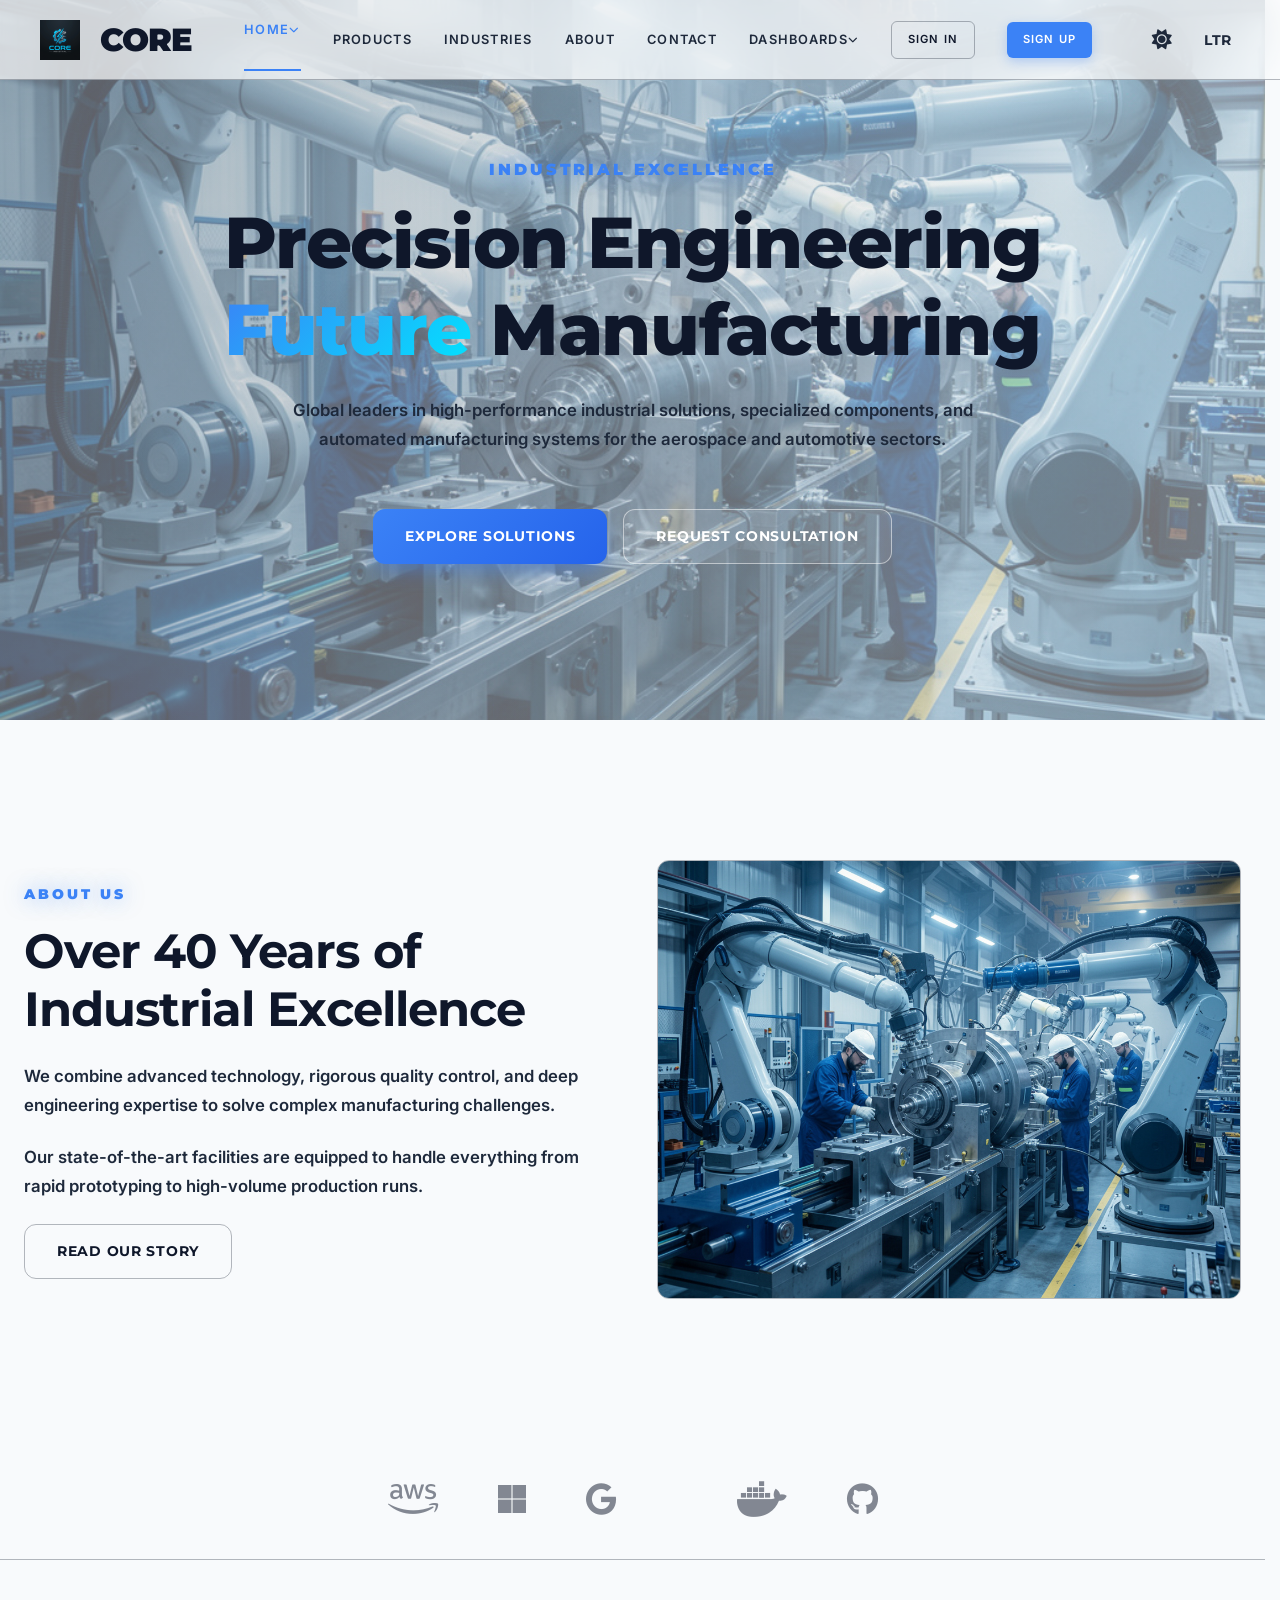
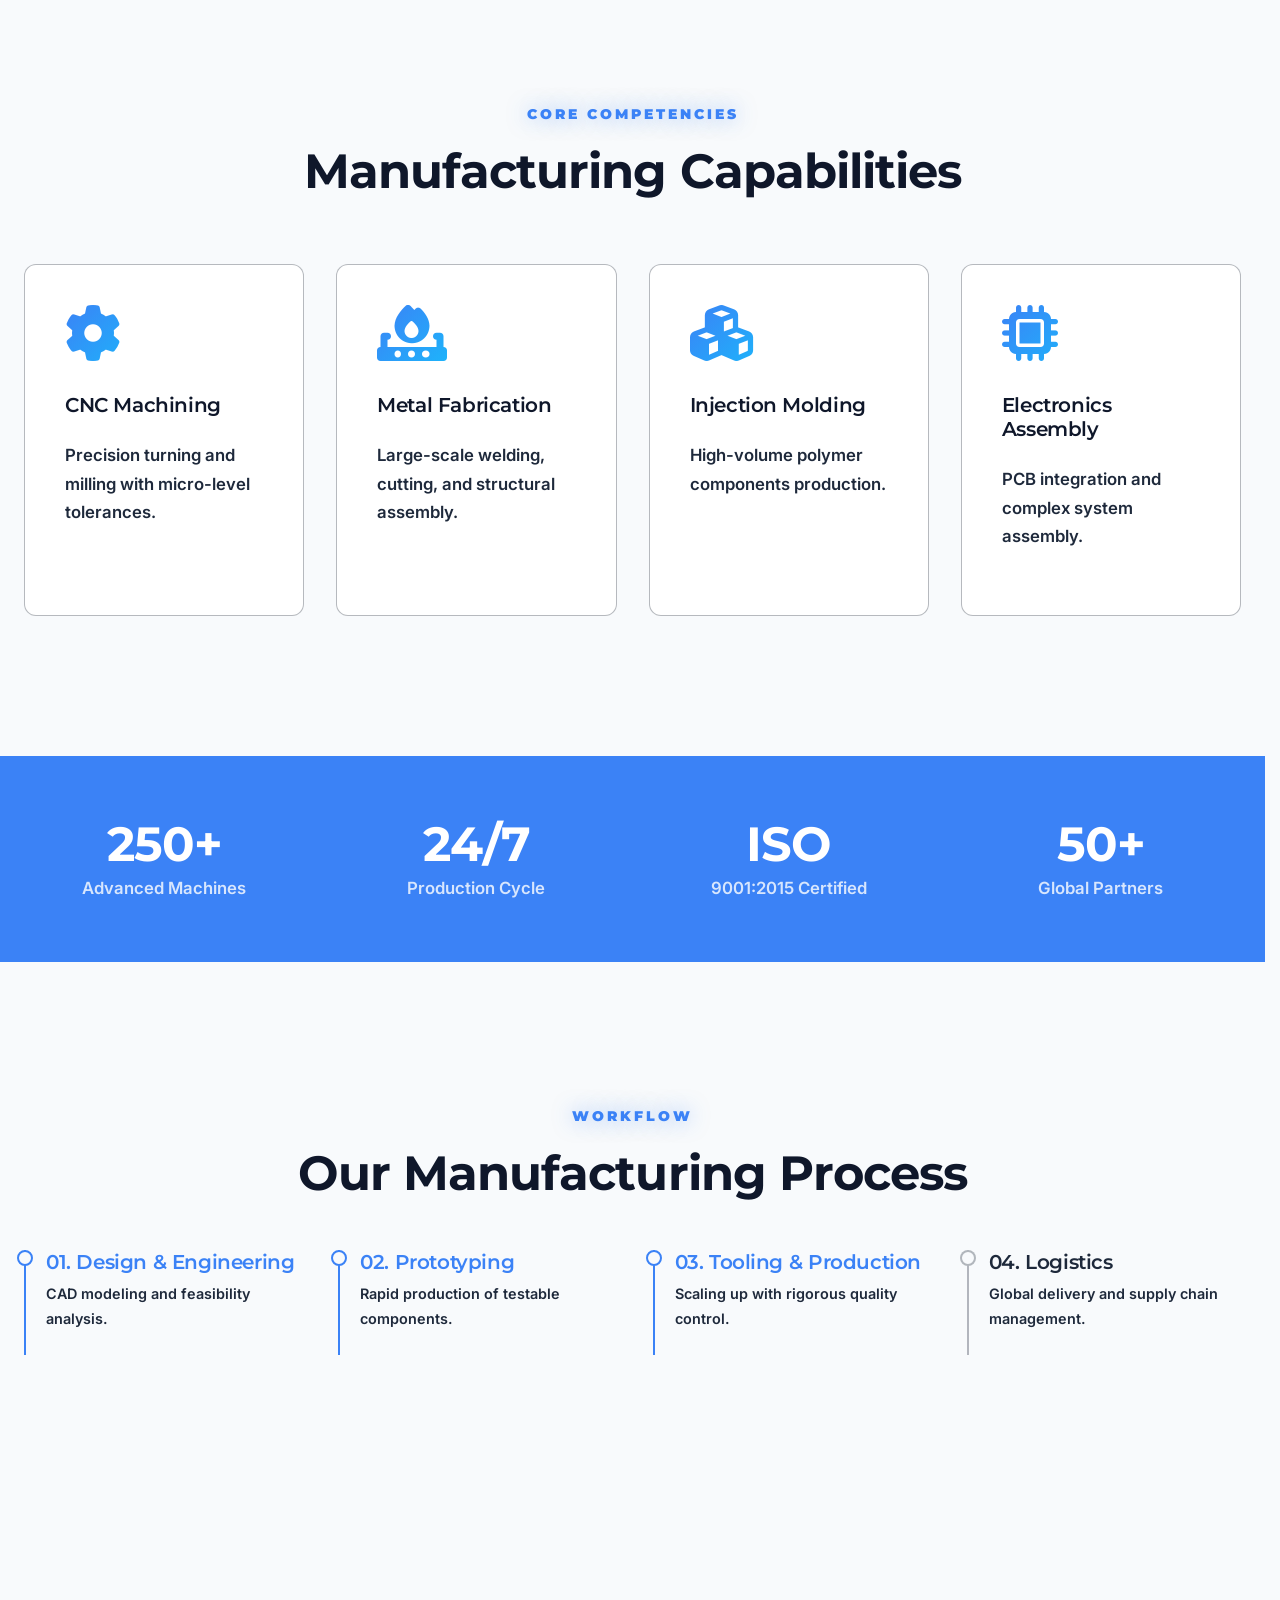
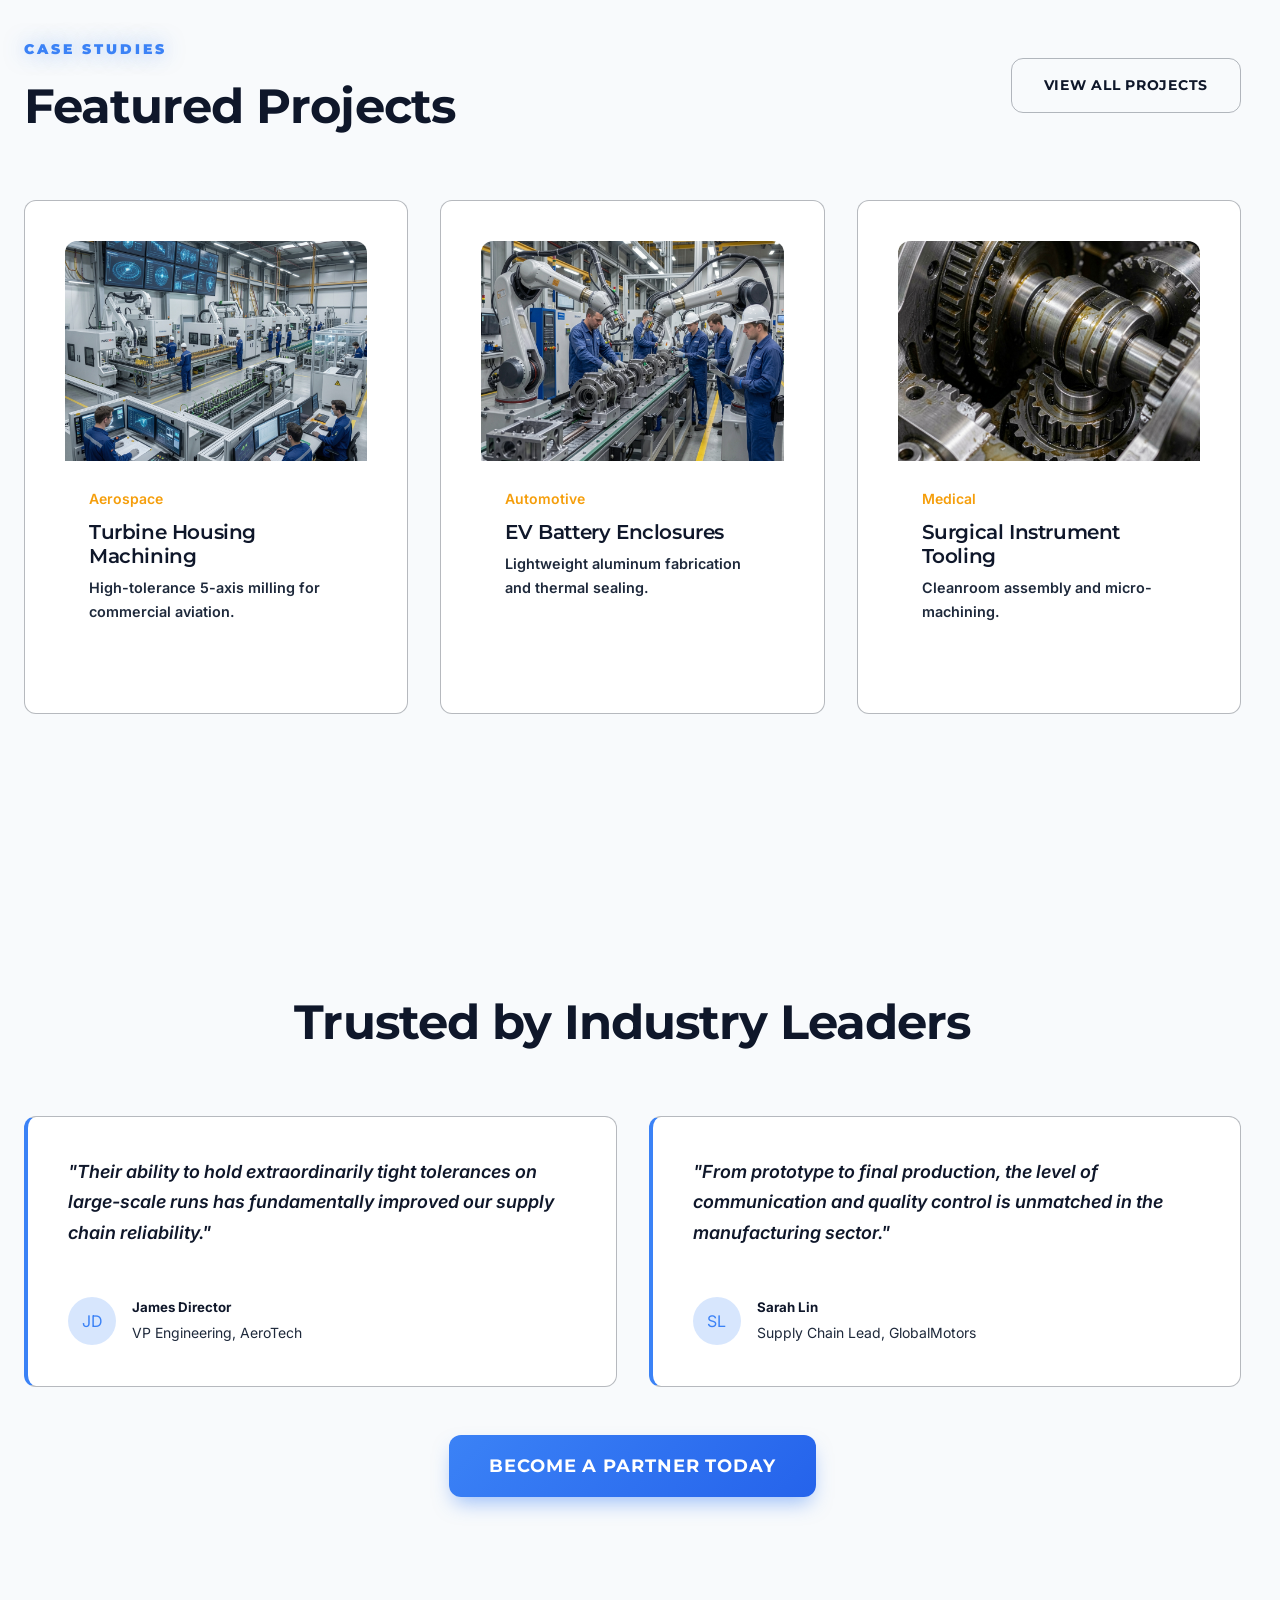
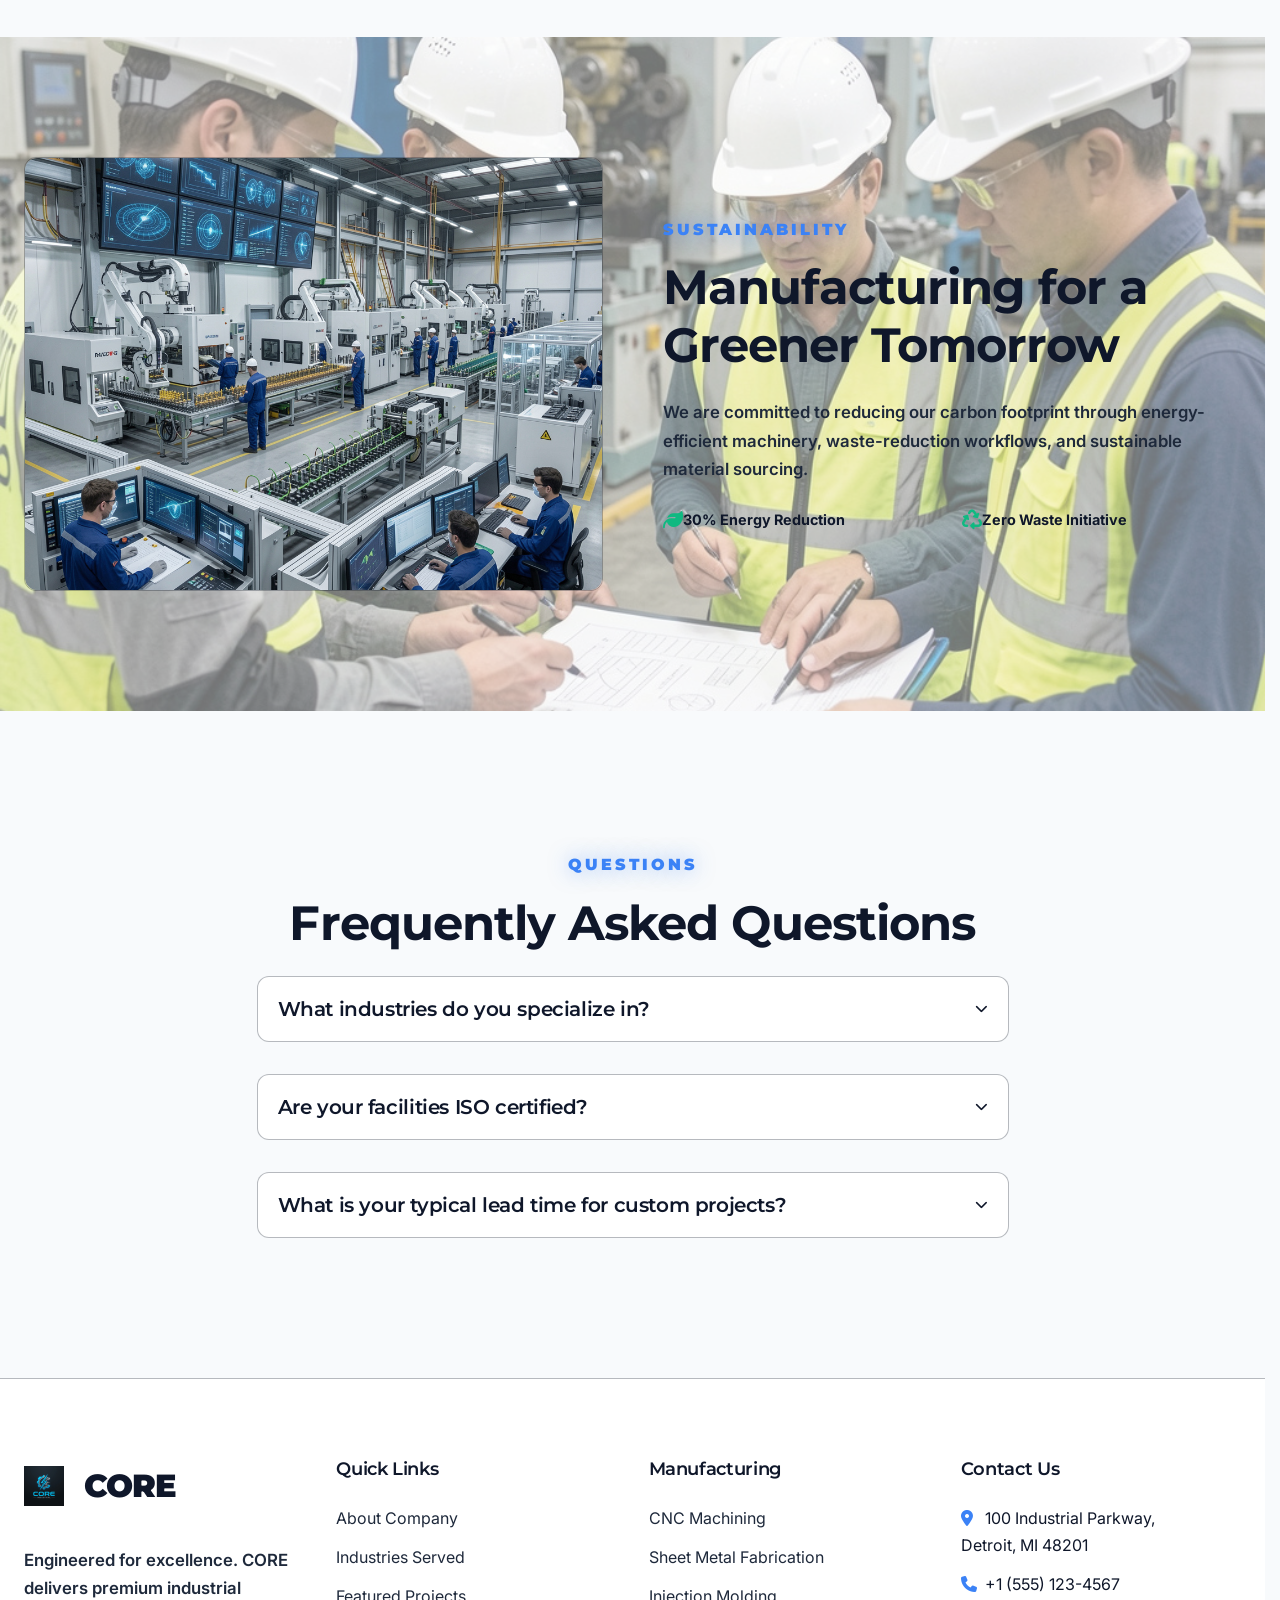
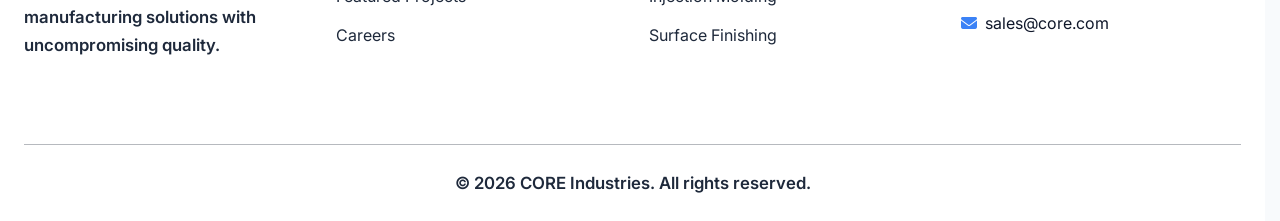
==== commit e1c21fdd: "Update dirToggle button: replace icon with LTR/RTL text label and add dynamic text update logic" ====
--- a/index.html
+++ b/index.html
@@ -54,9 +54,7 @@
                 <button class="icon-btn" id="themeToggle" title="Toggle Light/Dark Mode">
                     <i class="fa-solid fa-moon"></i>
                 </button>
-                <button class="icon-btn" id="dirToggle" title="Toggle RTL/LTR">
-                    <i class="fa-solid fa-globe"></i>
-                </button>
+                <button class="icon-btn" id="dirToggle" title="Toggle RTL/LTR">LTR</button>
                 <button class="icon-btn mobile-toggle" id="mobileToggle">
                     <i class="fa-solid fa-bars"></i>
                 </button>
@@ -330,13 +328,13 @@
                             <div class="flex items-center gap-3">
                                 <i class="fa-solid fa-leaf" style="color: #10b981; font-size: 1.25rem;"></i>
                                 <span
-                                    style="font-size: 0.9rem; color: #000; font-weight: 700;">30%
+                                    style="font-size: 0.9rem; color: var(--clr-text-primary); font-weight: 700;">30%
                                     Energy Reduction</span>
                             </div>
                             <div class="flex items-center gap-3">
                                 <i class="fa-solid fa-recycle" style="color: #10b981; font-size: 1.25rem;"></i>
                                 <span
-                                    style="font-size: 0.9rem; color: #000; font-weight: 700;">Zero
+                                    style="font-size: 0.9rem; color: var(--clr-text-primary); font-weight: 700;">Zero
                                     Waste Initiative</span>
                             </div>
                         </div>
--- a/assets/css/style.css
+++ b/assets/css/style.css
@@ -2324,6 +2324,14 @@
     }
 }
 
+#dirToggle {
+    font-weight: 700;
+    font-size: 0.85rem;
+    font-family: var(--font-heading);
+    letter-spacing: 0.5px;
+    min-width: 44px;
+}
+
 #dirToggle:hover {
     transform: scale(1.1);
     border-color: var(--auth-primary) !important;
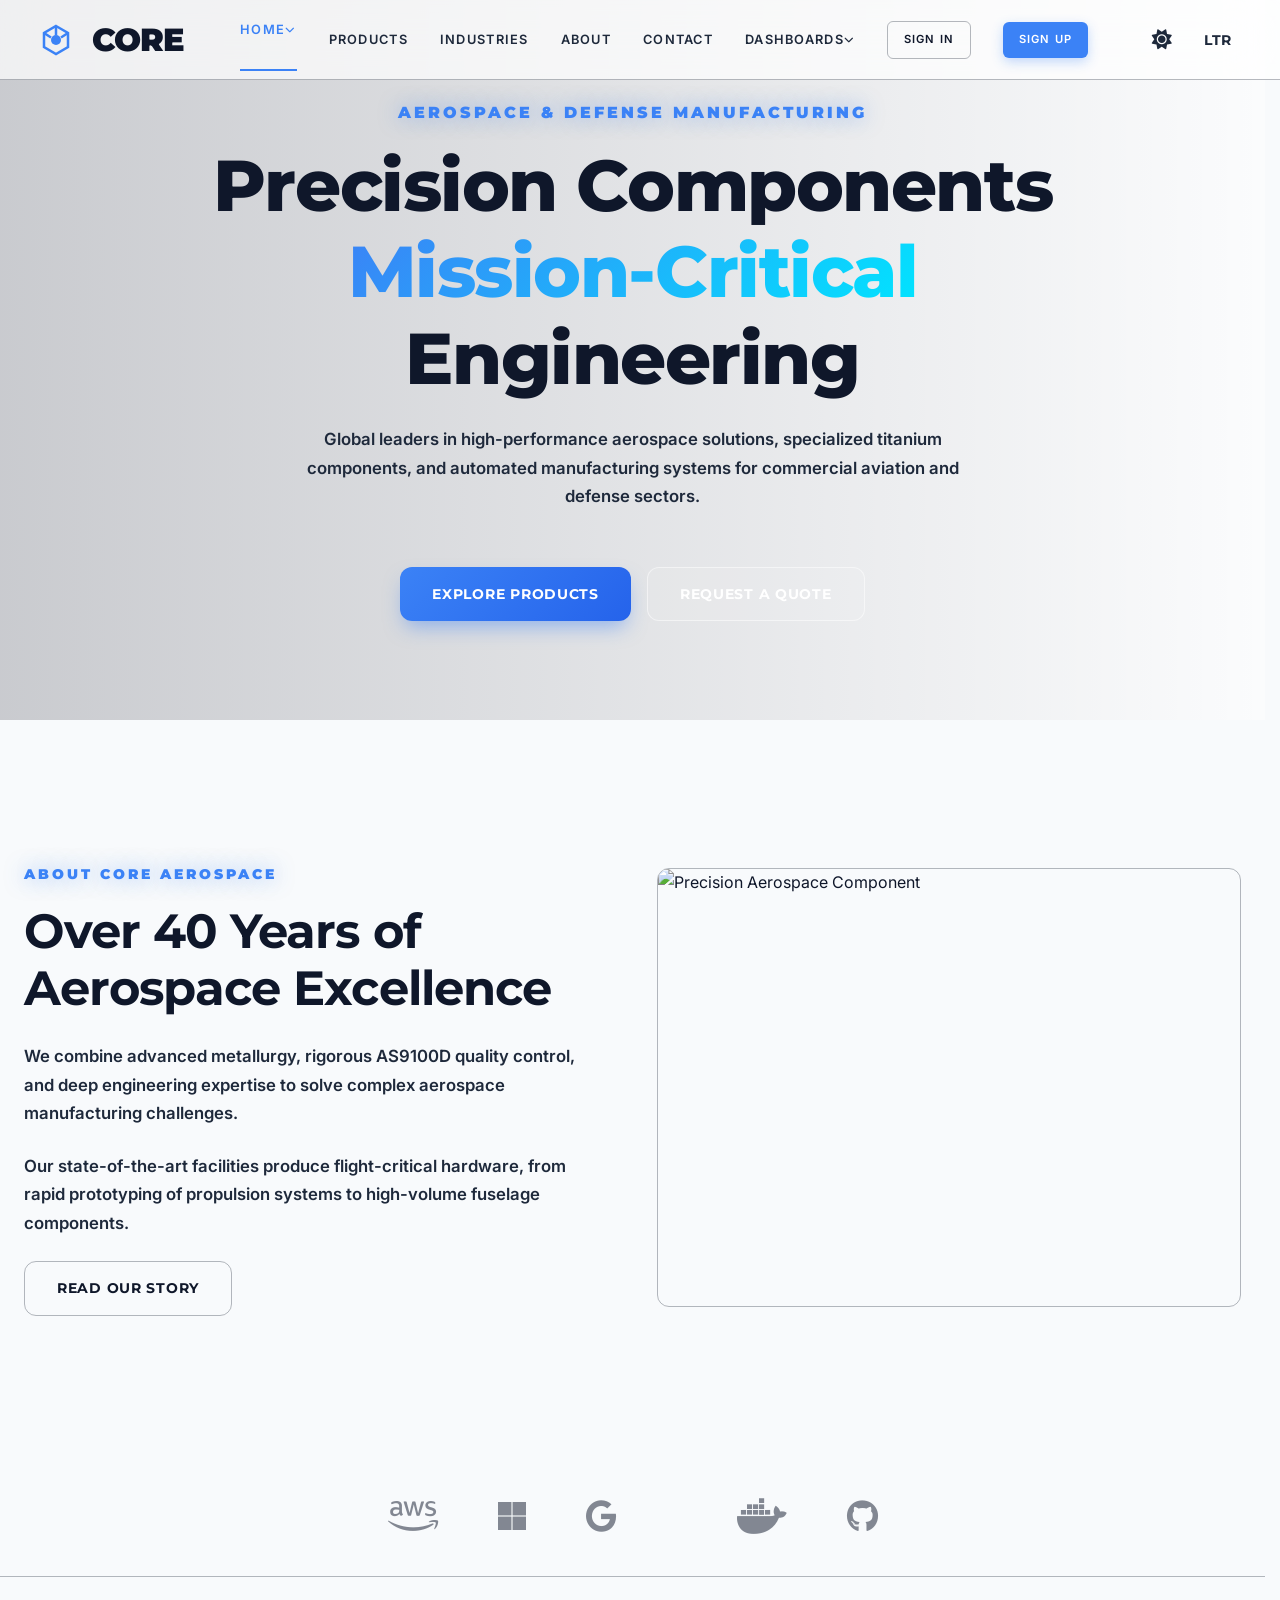
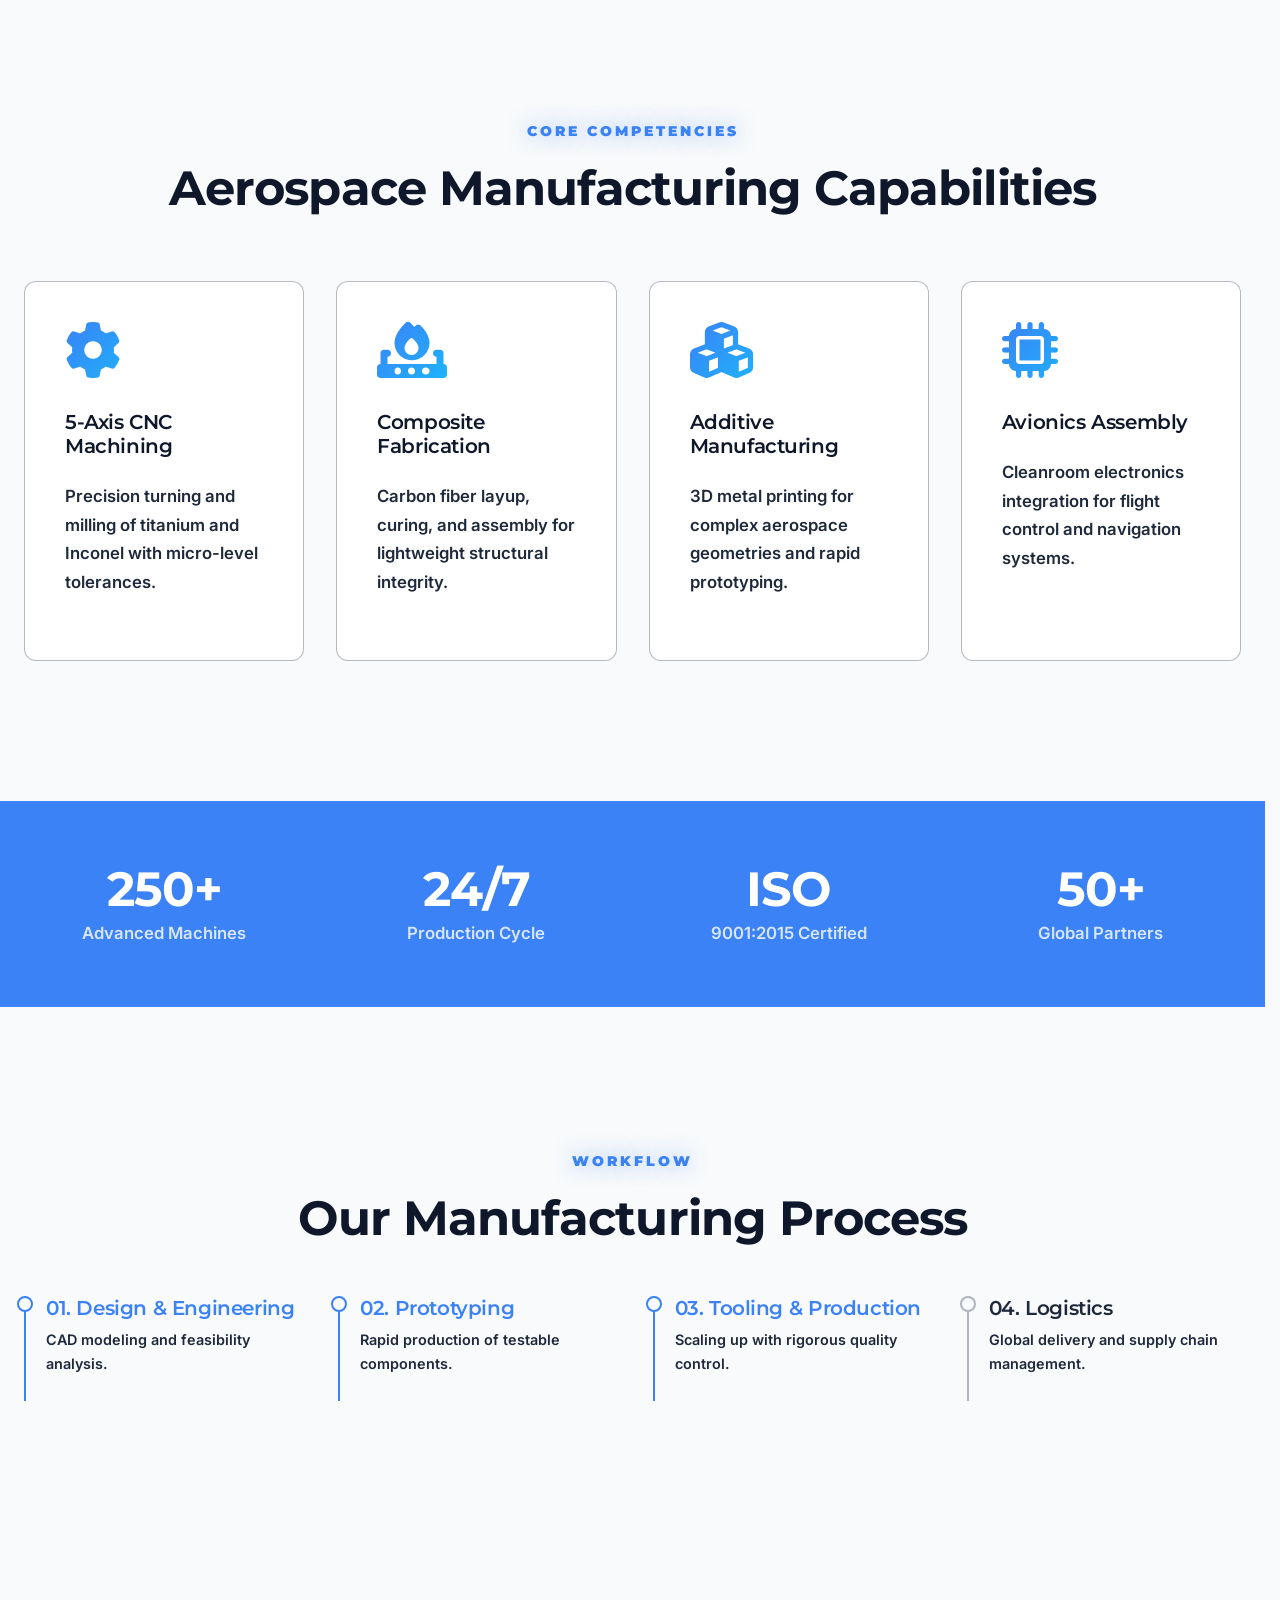
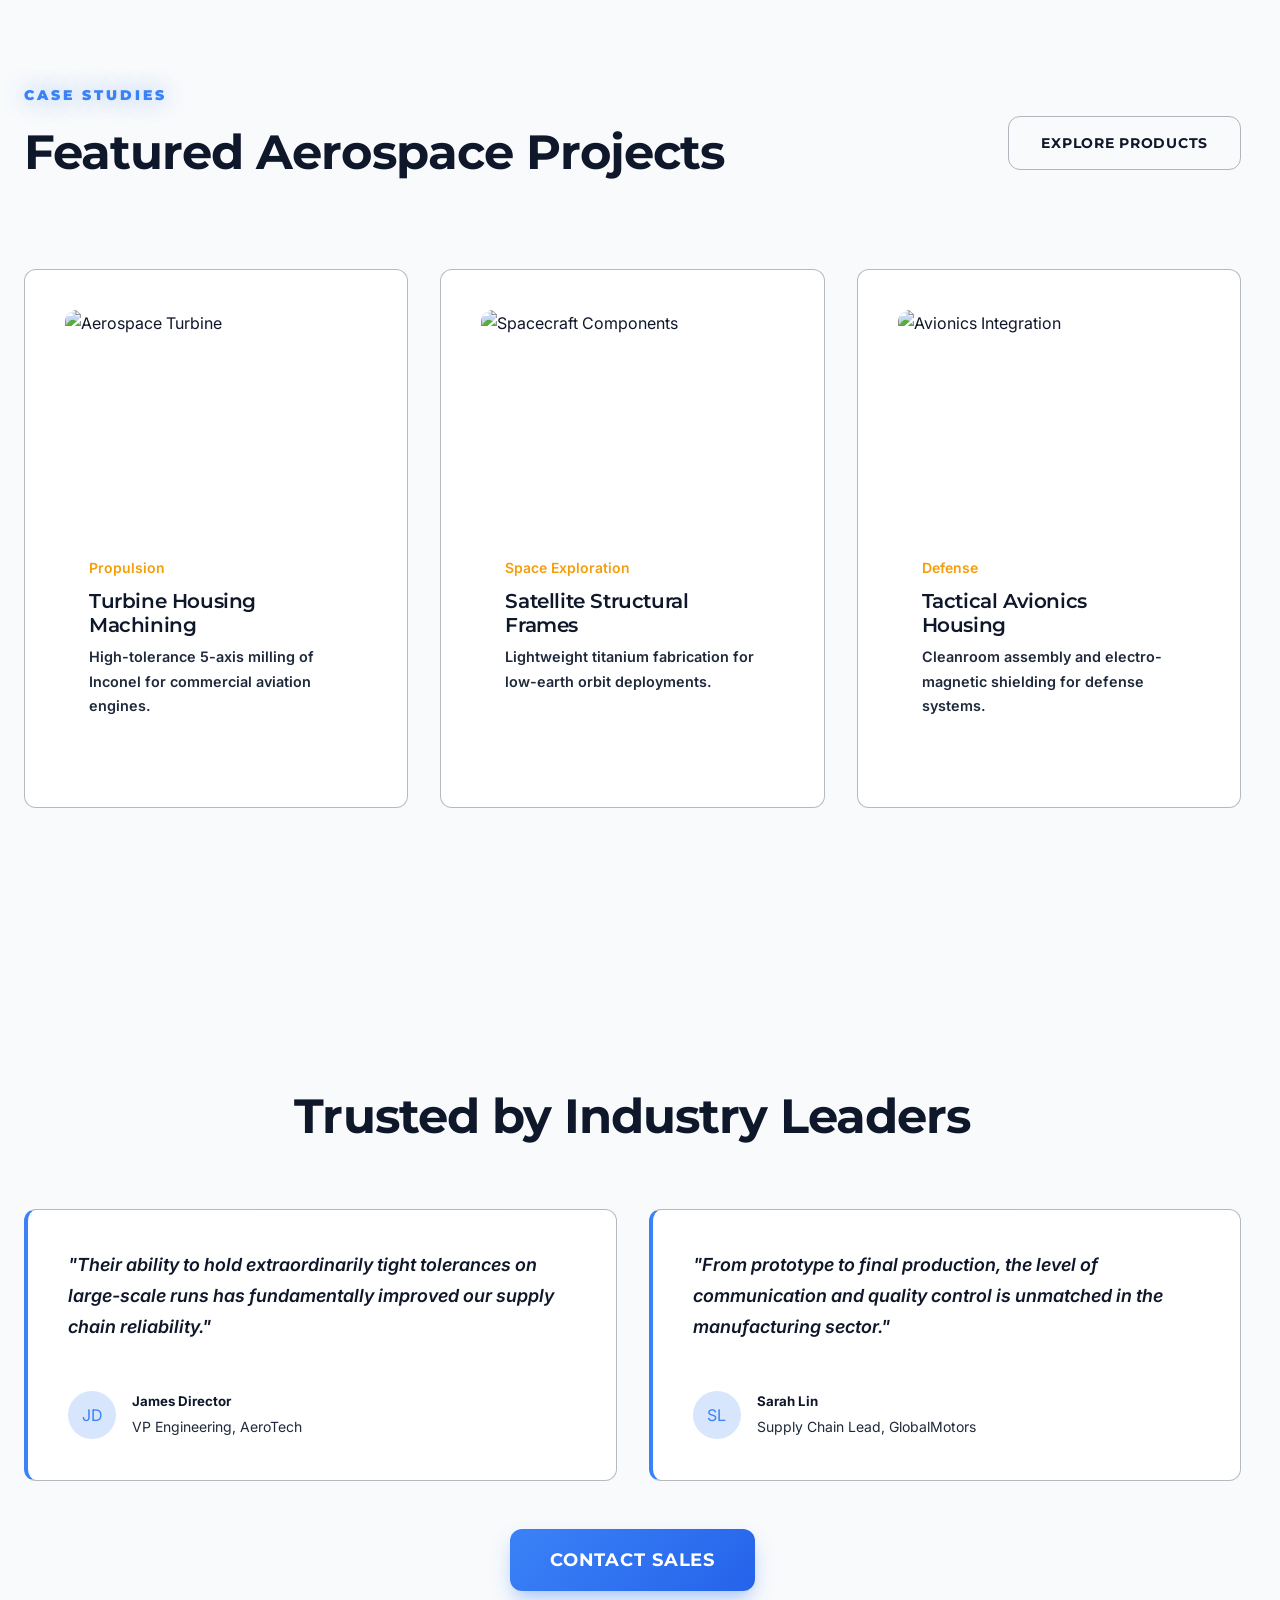
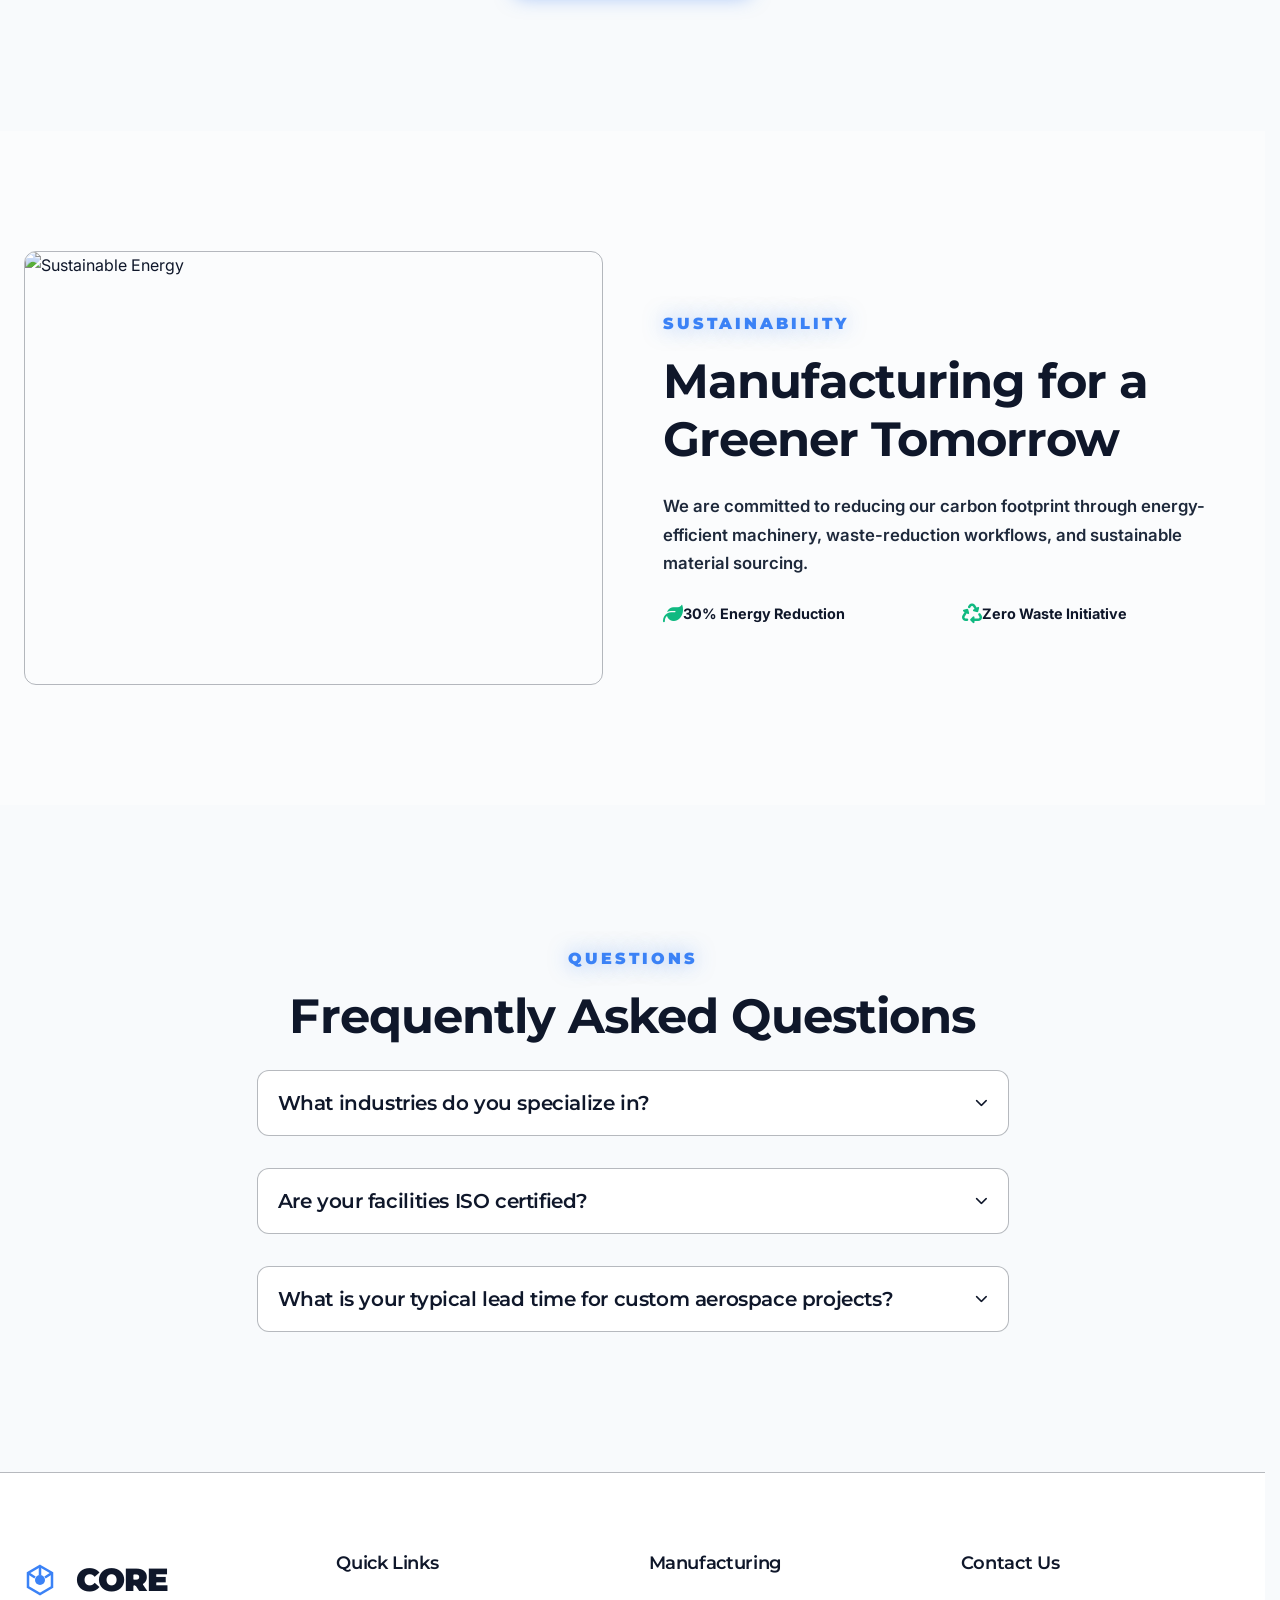
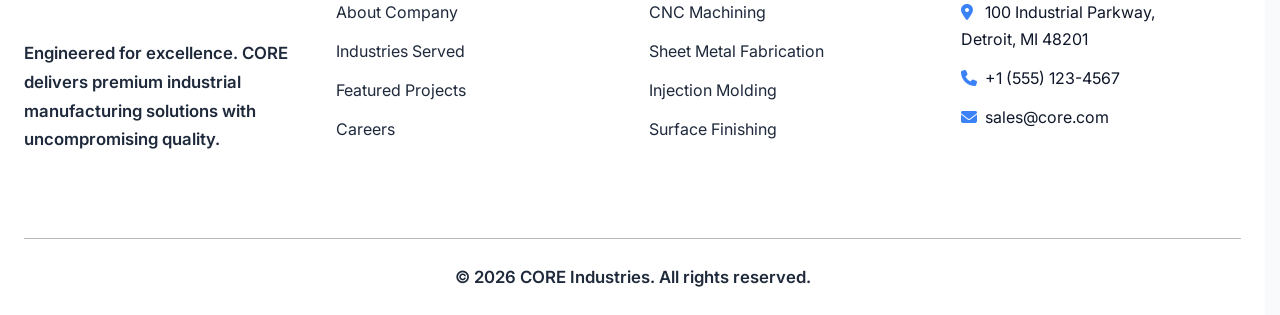
==== commit 6d8d55f7: "Update website content and assets" ====
--- a/index.html
+++ b/index.html
@@ -5,9 +5,9 @@
     <meta charset="UTF-8">
     <meta name="viewport" content="width=device-width, initial-scale=1.0">
     <title>CORE | Premium Industrial Engineering</title>
-    <link rel="icon" type="image/png" href="assets/images/favicon.png">
+    <link rel="icon" type="image/svg+xml" href="assets/images/favicon.svg">
     <meta name="description"
-        content="CORE provides premium industrial manufacturing services and high-performance engineering solutions.">
+        content="CORE provides premium high-precision manufacturing services and engineered components for the Aerospace and Defense sectors.">
     <!-- Font Awesome for Icons -->
     <link rel="stylesheet" href="https://cdnjs.cloudflare.com/ajax/libs/font-awesome/6.4.0/css/all.min.css">
     <link rel="stylesheet" href="assets/css/style.css">
@@ -19,8 +19,13 @@
     <header class="header">
         <div class="nav-container">
             <a href="index.html" class="logo">
-                <img src="assets/images/logo.png" alt="CORE Logo"
-                    style="height: 40px; width: auto; vertical-align: middle; margin-right: 8px;">
+                <svg width="32" height="32" viewBox="0 0 32 32" fill="none" xmlns="http://www.w3.org/2000/svg" style="vertical-align: middle; margin-right: 8px;">
+    <path d="M16 2L28 9V23L16 30L4 23V9L16 2Z" stroke="var(--clr-primary)" stroke-width="2.5" fill="transparent"/>
+    <circle cx="16" cy="16" r="5" fill="var(--clr-primary)"/>
+    <path d="M16 2L16 11" stroke="var(--clr-primary)" stroke-width="2.5"/>
+    <path d="M4 9L11 13.5" stroke="var(--clr-primary)" stroke-width="2.5"/>
+    <path d="M28 9L21 13.5" stroke="var(--clr-primary)" stroke-width="2.5"/>
+</svg>
                 CORE
             </a>
 
@@ -30,8 +35,8 @@
                         <a href="#" class="active">Home <i class="fa-solid fa-chevron-down"
                                 style="font-size: 0.6rem;"></i></a>
                         <div class="dropdown">
-                            <a href="index.html">Industrial Hero</a>
-                            <a href="index2.html">Machinery Split</a>
+                            <a href="index.html">Home 1</a>
+                            <a href="index2.html">Home 2</a>
                         </div>
                     </li>
                     <li class="nav-item"><a href="products.html">Products</a></li>
@@ -42,7 +47,7 @@
                         <a href="#">Dashboards <i class="fa-solid fa-chevron-down" style="font-size: 0.6rem;"></i></a>
                         <div class="dropdown">
                             <a href="user_dashboard.html">User Dashboard</a>
-                            <a href="admin_dashboard.html">Admin Console</a>
+                            <a href="admin_dashboard.html">Admin Dashboard</a>
                         </div>
                     </li>
                     <li class="nav-item"><a href="login.html" class="nav-btn nav-signin">Sign In</a></li>
@@ -65,16 +70,16 @@
     <main>
         <!-- Hero Section -->
         <section class="hero"
-            style="background: linear-gradient(var(--clr-overlay), var(--clr-overlay)), url('assets/images/freepik__modern-manufacturing-factory-interior-robotic-arms__4058.png'); background-size: cover; background-position: center; min-height: 80vh; display: flex; align-items: center;">
+            style="background: linear-gradient(var(--clr-overlay), var(--clr-overlay)), url('https://images.unsplash.com/photo-1518770660439-4636190af475?q=80&w=1000&auto=format&fit=crop'); background-size: cover; background-position: center; min-height: 80vh; display: flex; align-items: center;">
             <div class="container">
                 <div class="hero-content">
-                    <span class="hero-subtitle">Industrial Excellence</span>
-                    <h1>Precision Engineering <br><span>Future</span> Manufacturing</h1>
-                    <p>Global leaders in high-performance industrial solutions, specialized components, and automated
-                        manufacturing systems for the aerospace and automotive sectors.</p>
+                    <span class="hero-subtitle">Aerospace & Defense Manufacturing</span>
+                    <h1>Precision Components <br><span>Mission-Critical</span> Engineering</h1>
+                    <p>Global leaders in high-performance aerospace solutions, specialized titanium components, and automated
+                        manufacturing systems for commercial aviation and defense sectors.</p>
                     <div class="hero-actions">
-                        <a href="products.html" class="btn btn-primary">Explore Solutions</a>
-                        <a href="contact.html" class="btn btn-secondary">Request Consultation</a>
+                        <a href="products.html" class="btn btn-primary">Explore Products</a>
+                        <a href="contact.html" class="btn btn-secondary">Request a Quote</a>
                     </div>
                 </div>
             </div>
@@ -85,17 +90,17 @@
             <div class="container">
                 <div class="grid grid-cols-2 items-center" style="gap: 48px;">
                     <div>
-                        <span class="hero-subtitle" style="font-size: 0.875rem;">About Us</span>
-                        <h2>Over 40 Years of Industrial Excellence</h2>
-                        <p>We combine advanced technology, rigorous quality control, and deep engineering expertise to
-                            solve complex manufacturing challenges.</p>
-                        <p class="mb-3">Our state-of-the-art facilities are equipped to handle everything from rapid
-                            prototyping to high-volume production runs.</p>
+                        <span class="hero-subtitle" style="font-size: 0.875rem;">About CORE Aerospace</span>
+                        <h2>Over 40 Years of Aerospace Excellence</h2>
+                        <p>We combine advanced metallurgy, rigorous AS9100D quality control, and deep engineering expertise to
+                            solve complex aerospace manufacturing challenges.</p>
+                        <p class="mb-3">Our state-of-the-art facilities produce flight-critical hardware, from rapid
+                            prototyping of propulsion systems to high-volume fuselage components.</p>
                         <a href="about.html" class="btn btn-secondary">Read Our Story</a>
                     </div>
                     <div class="hero-visual">
-                        <img src="assets/images/freepik__modern-manufacturing-factory-interior-robotic-arms__4058.png"
-                            alt="Robotic Assembly Line">
+                        <img src="https://images.unsplash.com/photo-1707549343534-3da40aeb4d63?w=900&auto=format&fit=crop&q=60&ixlib=rb-4.1.0&ixid=M3wxMjA3fDB8MHxzZWFyY2h8NHx8T3ZlciUyMDQwJTIwWWVhcnMlMjBvZiUyMEFlcm9zcGFjZSUyMEV4Y2VsbGVuY2V8ZW58MHx8MHx8fDA%3D"
+                            alt="Precision Aerospace Component">
                     </div>
                 </div>
             </div>
@@ -121,29 +126,29 @@
             <div class="container">
                 <div class="text-center mb-8">
                     <span class="hero-subtitle" style="font-size: 0.875rem;">Core Competencies</span>
-                    <h2>Manufacturing Capabilities</h2>
+                    <h2>Aerospace Manufacturing Capabilities</h2>
                 </div>
 
                 <div class="grid grid-cols-4">
                     <div class="card card-minimal">
                         <i class="fa-solid fa-gear card-icon"></i>
-                        <h4>CNC Machining</h4>
-                        <p>Precision turning and milling with micro-level tolerances.</p>
+                        <h4>5-Axis CNC Machining</h4>
+                        <p>Precision turning and milling of titanium and Inconel with micro-level tolerances.</p>
                     </div>
                     <div class="card card-minimal">
                         <i class="fa-solid fa-fire-burner card-icon"></i>
-                        <h4>Metal Fabrication</h4>
-                        <p>Large-scale welding, cutting, and structural assembly.</p>
+                        <h4>Composite Fabrication</h4>
+                        <p>Carbon fiber layup, curing, and assembly for lightweight structural integrity.</p>
                     </div>
                     <div class="card card-minimal">
                         <i class="fa-solid fa-cubes card-icon"></i>
-                        <h4>Injection Molding</h4>
-                        <p>High-volume polymer components production.</p>
+                        <h4>Additive Manufacturing</h4>
+                        <p>3D metal printing for complex aerospace geometries and rapid prototyping.</p>
                     </div>
                     <div class="card card-minimal">
                         <i class="fa-solid fa-microchip card-icon"></i>
-                        <h4>Electronics Assembly</h4>
-                        <p>PCB integration and complex system assembly.</p>
+                        <h4>Avionics Assembly</h4>
+                        <p>Cleanroom electronics integration for flight control and navigation systems.</p>
                     </div>
                 </div>
             </div>
@@ -218,46 +223,46 @@
                 <div class="flex justify-between items-center mb-8">
                     <div>
                         <span class="hero-subtitle" style="font-size: 0.875rem;">Case Studies</span>
-                        <h2 style="margin-bottom: 0;">Featured Projects</h2>
-                    </div>
-                    <a href="products.html" class="btn btn-secondary">View All Projects</a>
+                        <h2>Featured Aerospace Projects</h2>
+                    </div>
+                    <a href="products.html" class="btn btn-secondary">Explore Products</a>
                 </div>
 
                 <div class="grid grid-cols-3">
                     <div class="card p-0">
                         <div class="card-img-wrapper" style="margin: 0;">
-                            <img src="assets/images/freepik__advanced-smart-manufacturing-factory-with-digital-__4065.png"
+                            <img src="https://images.unsplash.com/photo-1486406146926-c627a92ad1ab?q=80&w=1000&auto=format&fit=crop"
                                 alt="Aerospace Turbine">
                         </div>
                         <div style="padding: 24px;">
                             <span
-                                style="color: var(--clr-accent); font-size: 0.875rem; font-weight: 600;">Aerospace</span>
+                                style="color: var(--clr-accent); font-size: 0.875rem; font-weight: 600;">Propulsion</span>
                             <h4 style="margin: 8px 0;">Turbine Housing Machining</h4>
-                            <p style="font-size: 0.9rem;">High-tolerance 5-axis milling for commercial aviation.</p>
+                            <p style="font-size: 0.9rem;">High-tolerance 5-axis milling of Inconel for commercial aviation engines.</p>
                         </div>
                     </div>
                     <div class="card p-0">
                         <div class="card-img-wrapper" style="margin: 0;">
-                            <img src="assets/images/freepik__automated-factory-production-line-with-robotic-arm__4060.png"
-                                alt="Automotive Chassis">
+                            <img src="https://images.unsplash.com/photo-1518770660439-4636190af475?q=80&w=1000&auto=format&fit=crop"
+                                alt="Spacecraft Components">
                         </div>
                         <div style="padding: 24px;">
                             <span
-                                style="color: var(--clr-accent); font-size: 0.875rem; font-weight: 600;">Automotive</span>
-                            <h4 style="margin: 8px 0;">EV Battery Enclosures</h4>
-                            <p style="font-size: 0.9rem;">Lightweight aluminum fabrication and thermal sealing.</p>
+                                style="color: var(--clr-accent); font-size: 0.875rem; font-weight: 600;">Space Exploration</span>
+                            <h4 style="margin: 8px 0;">Satellite Structural Frames</h4>
+                            <p style="font-size: 0.9rem;">Lightweight titanium fabrication for low-earth orbit deployments.</p>
                         </div>
                     </div>
                     <div class="card p-0">
                         <div class="card-img-wrapper" style="margin: 0;">
-                            <img src="assets/images/freepik__close-up-of-industrial-mechanical-components-preci__4063.png"
-                                alt="Medical Device">
+                            <img src="https://images.unsplash.com/photo-1581300907482-9ab70b31b69f?w=900&auto=format&fit=crop&q=60&ixlib=rb-4.1.0&ixid=M3wxMjA3fDB8MHxzZWFyY2h8Mnx8QXZpb25pY3MlMjBJbnRlZ3JhdGlvbnxlbnwwfHwwfHx8MA%3D%3D"
+                                alt="Avionics Integration">
                         </div>
                         <div style="padding: 24px;">
                             <span
-                                style="color: var(--clr-accent); font-size: 0.875rem; font-weight: 600;">Medical</span>
-                            <h4 style="margin: 8px 0;">Surgical Instrument Tooling</h4>
-                            <p style="font-size: 0.9rem;">Cleanroom assembly and micro-machining.</p>
+                                style="color: var(--clr-accent); font-size: 0.875rem; font-weight: 600;">Defense</span>
+                            <h4 style="margin: 8px 0;">Tactical Avionics Housing</h4>
+                            <p style="font-size: 0.9rem;">Cleanroom assembly and electro-magnetic shielding for defense systems.</p>
                         </div>
                     </div>
                 </div>
@@ -303,19 +308,18 @@
                     </div>
                 </div>
                 <div class="text-center" style="margin-top: 48px;">
-                    <a href="contact.html" class="btn btn-primary" style="padding: 16px 40px; font-size: 1.1rem;">Become
-                        a Partner Today</a>
+                    <a href="contact.html" class="btn btn-primary" style="padding: 16px 40px; font-size: 1.1rem;">Contact Sales</a>
                 </div>
             </div>
         </section>
 
         <!-- Sustainability & ESG -->
         <section class="section"
-            style="background: linear-gradient(var(--clr-overlay), var(--clr-overlay)), url('assets/images/freepik__team-of-professional-engineers-in-safety-helmets-d__4061.png'); background-size: cover; background-position: center; padding: 120px 0; color: var(--clr-text-primary);">
+            style="background: linear-gradient(var(--clr-overlay), var(--clr-overlay)), url('https://images.unsplash.com/photo-1531266752426-aad47f5492ac?q=80&w=1000&auto=format&fit=crop'); background-size: cover; background-position: center; padding: 120px 0; color: var(--clr-text-primary);">
             <div class="container">
                 <div class="grid grid-cols-2 items-center" style="gap: 60px;">
                     <div class="hero-visual">
-                        <img src="assets/images/freepik__advanced-smart-manufacturing-factory-with-digital-__4065.png"
+                        <img src="https://media.istockphoto.com/id/1922407991/photo/sustainable-environment-development-goals-green-energy-and-green-business-for-bio-economy-to.webp?a=1&b=1&s=612x612&w=0&k=20&c=EWTdGcLQoOhd3dLdZ4QILZabGswHSfwKih9x3fZyLJQ="
                             alt="Sustainable Energy" style="border-radius: var(--border-radius);">
                     </div>
                     <div>
@@ -357,9 +361,8 @@
                             What industries do you specialize in?
                             <i class="fa-solid fa-chevron-down" style="font-size: 0.8rem;"></i>
                         </h4>
-                        <p style="margin-top: 12px; display: none; color: var(--clr-text-secondary);">We specialize in
-                            high-precision manufacturing for aerospace, automotive (including EV battery enclosures),
-                            medical devices, and industrial machinery.</p>
+                        <p style="margin-top: 12px; display: none; color: var(--clr-text-secondary);">We specialize exclusively in
+                            high-precision manufacturing for the aerospace, defense, and space exploration sectors, producing mission-critical components.</p>
                     </div>
                     <div class="card mb-4" style="padding: 20px;">
                         <h4 style="margin: 0; display: flex; justify-content: space-between; align-items: center; cursor: pointer;"
@@ -368,19 +371,17 @@
                             <i class="fa-solid fa-chevron-down" style="font-size: 0.8rem;"></i>
                         </h4>
                         <p style="margin-top: 12px; display: none; color: var(--clr-text-secondary);">Yes, our
-                            facilities
-                            are ISO 9001:2015 certified, and we also hold AS9100D (Aerospace) and ISO 13485 (Medical)
-                            compliance certifications.</p>
+                            facilities are AS9100D (Aerospace) and ISO 9001:2015 certified, adhering to the strictest quality standards in the industry.</p>
                     </div>
                     <div class="card" style="padding: 20px;">
                         <h4 style="margin: 0; display: flex; justify-content: space-between; align-items: center; cursor: pointer;"
                             onclick="this.nextElementSibling.style.display = this.nextElementSibling.style.display === 'none' ? 'block' : 'none'">
-                            What is your typical lead time for custom projects?
+                            What is your typical lead time for custom aerospace projects?
                             <i class="fa-solid fa-chevron-down" style="font-size: 0.8rem;"></i>
                         </h4>
                         <p style="margin-top: 12px; display: none; color: var(--clr-text-secondary);">Lead times vary
-                            depending on complexity and volume. Rapid prototyping can take as little as 3-5 days, while
-                            high-volume production runs typically range from 4-8 weeks.</p>
+                            depending on complexity and materials. Rapid prototyping of titanium parts can take as little as 5-10 days, while
+                            full-scale production runs are scheduled with our supply chain managers.</p>
                     </div>
                 </div>
             </div>
@@ -393,8 +394,13 @@
             <div class="grid grid-cols-4 footer-top">
                 <div class="footer-col" style="grid-column: span 1;">
                     <a href="index.html" class="logo mb-4">
-                        <img src="assets/images/logo.png" alt="CORE Logo"
-                            style="height: 40px; width: auto; vertical-align: middle; margin-right: 8px;">
+                        <svg width="32" height="32" viewBox="0 0 32 32" fill="none" xmlns="http://www.w3.org/2000/svg" style="vertical-align: middle; margin-right: 8px;">
+    <path d="M16 2L28 9V23L16 30L4 23V9L16 2Z" stroke="var(--clr-primary)" stroke-width="2.5" fill="transparent"/>
+    <circle cx="16" cy="16" r="5" fill="var(--clr-primary)"/>
+    <path d="M16 2L16 11" stroke="var(--clr-primary)" stroke-width="2.5"/>
+    <path d="M4 9L11 13.5" stroke="var(--clr-primary)" stroke-width="2.5"/>
+    <path d="M28 9L21 13.5" stroke="var(--clr-primary)" stroke-width="2.5"/>
+</svg>
                         CORE
                     </a>
                     <p>Engineered for excellence. CORE delivers premium industrial manufacturing solutions with
